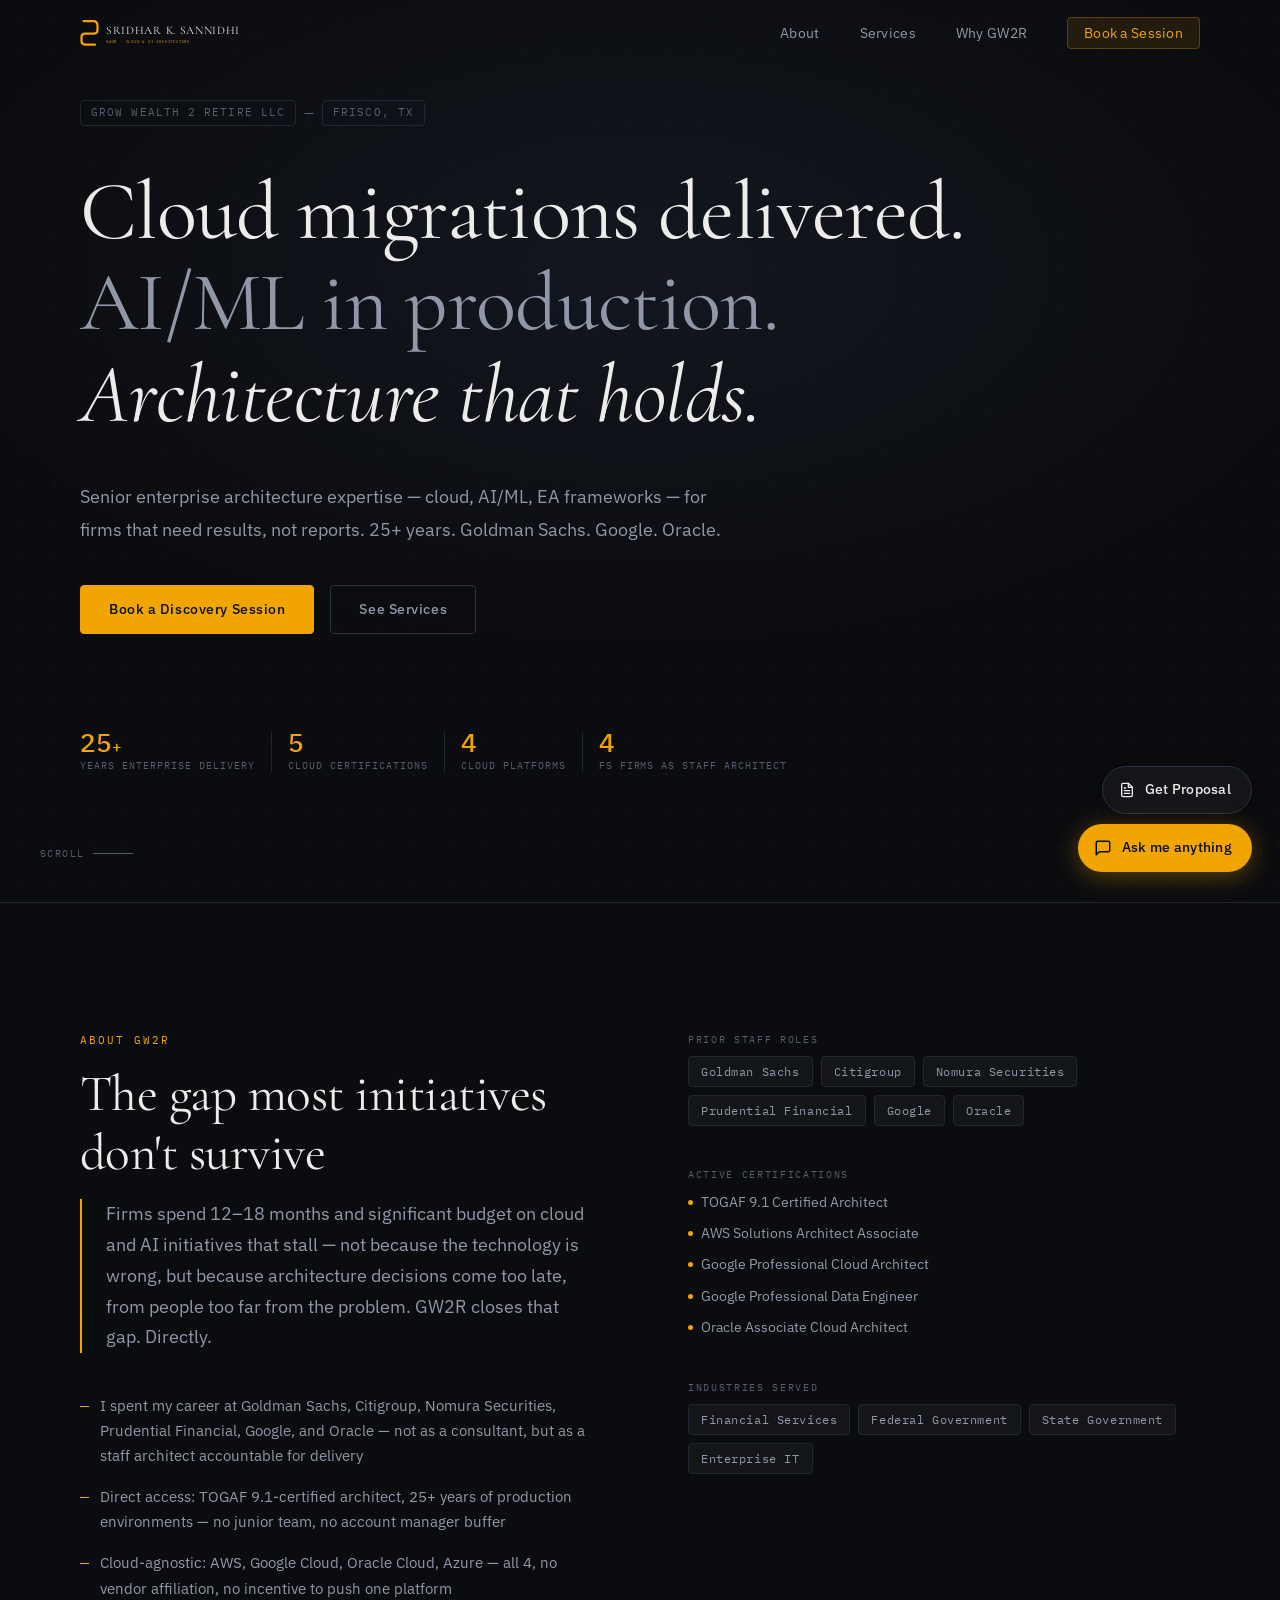
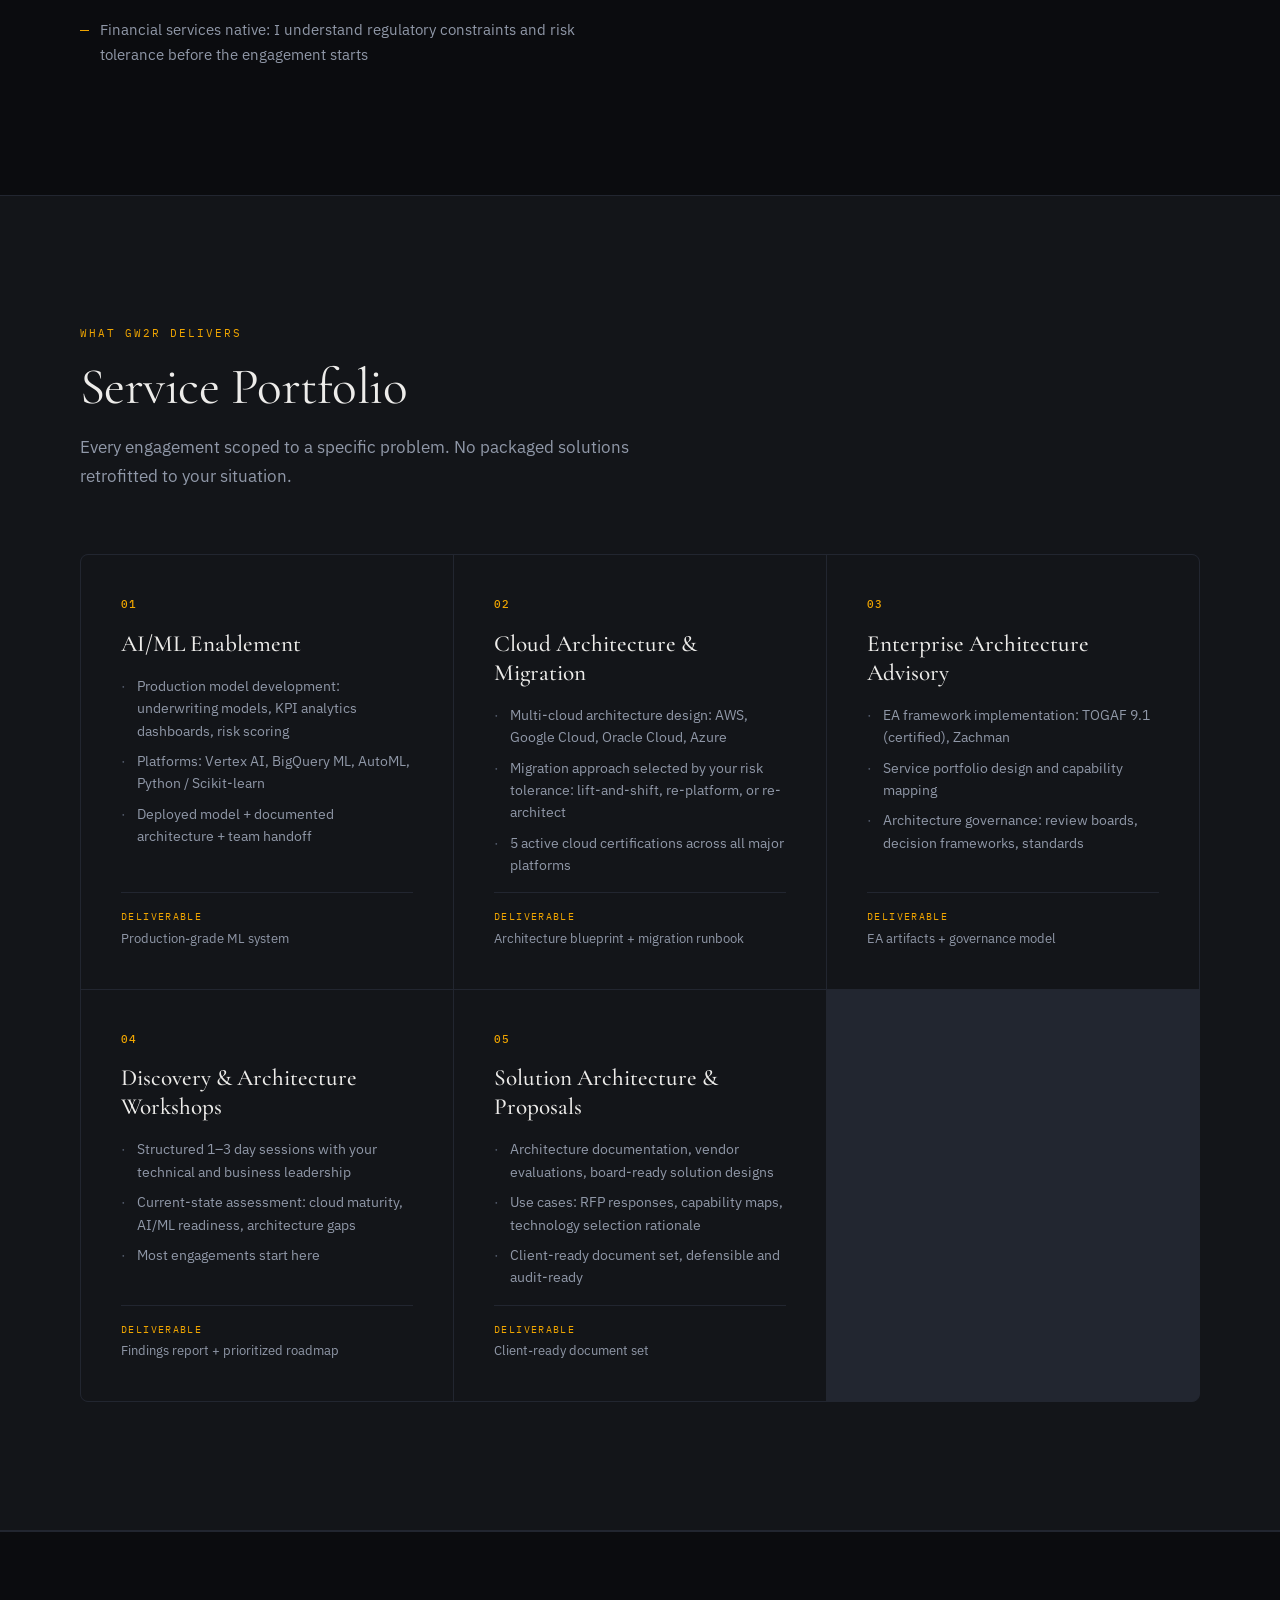
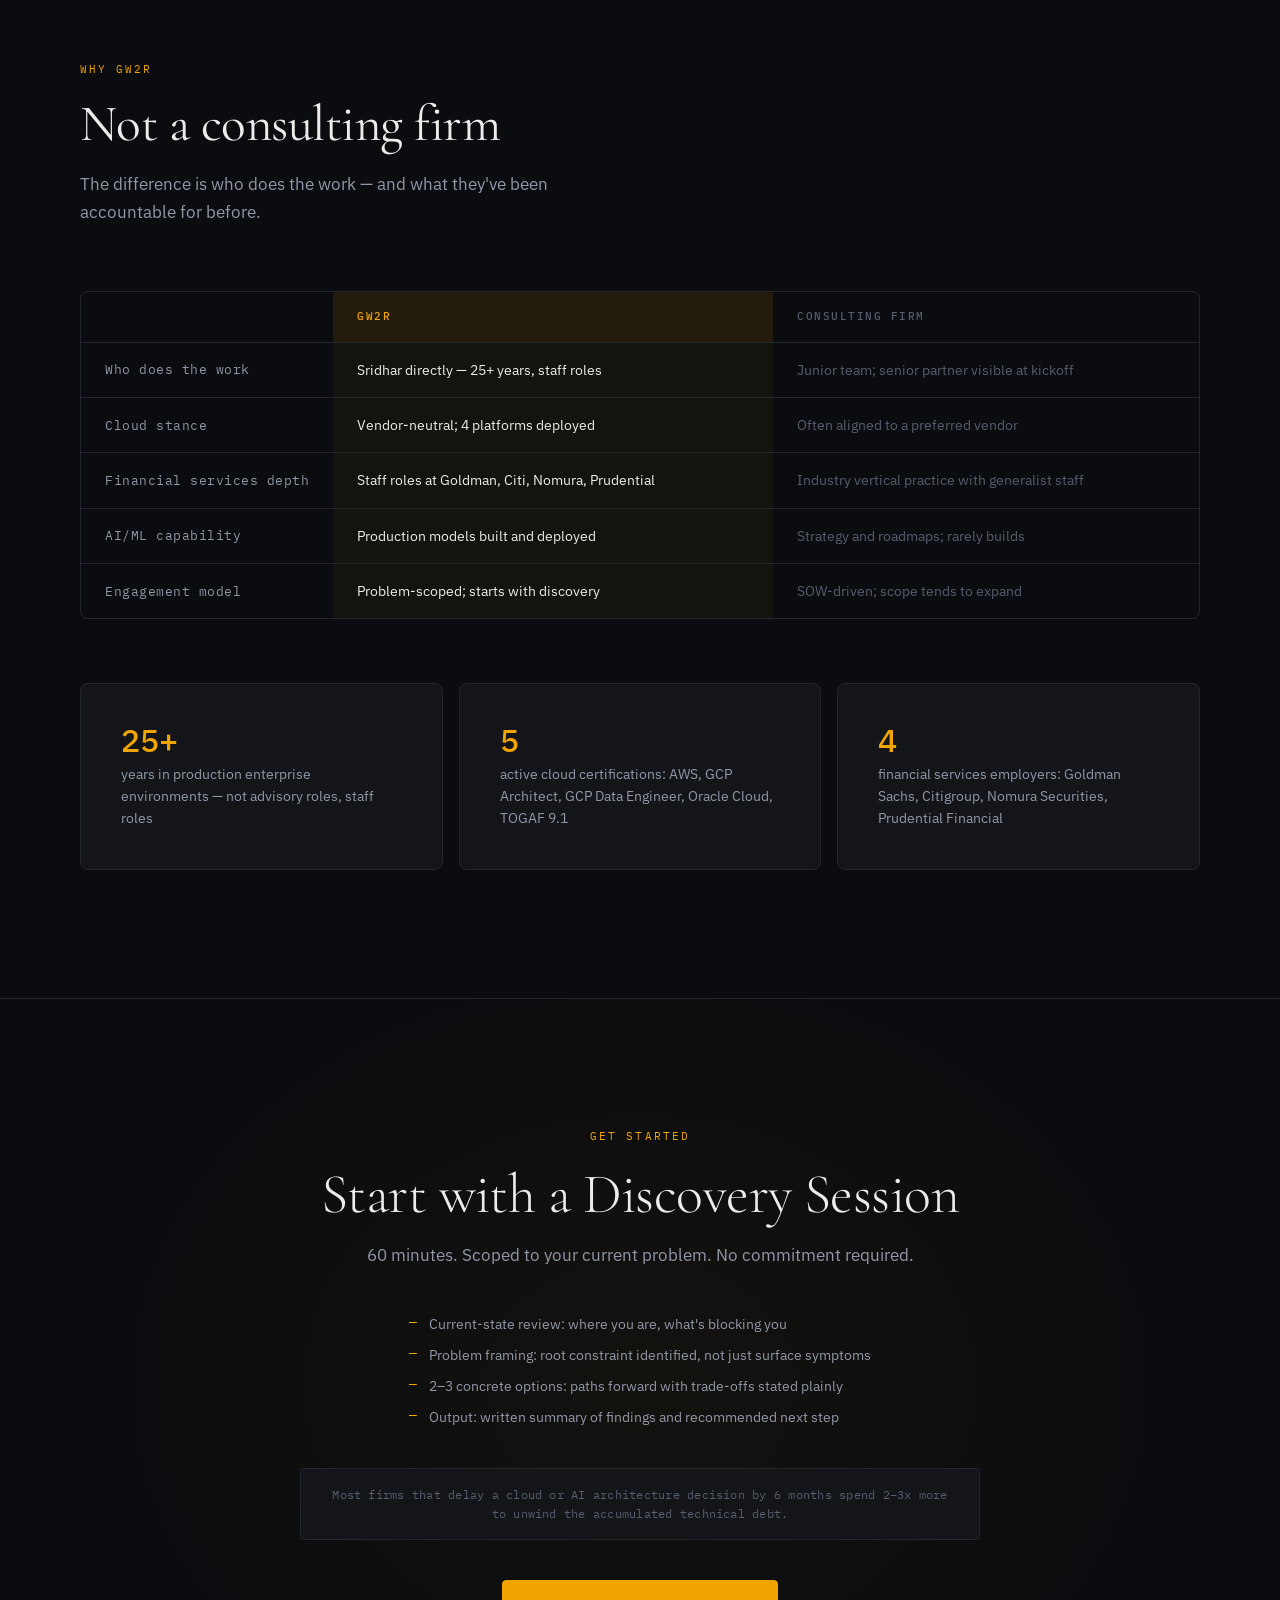
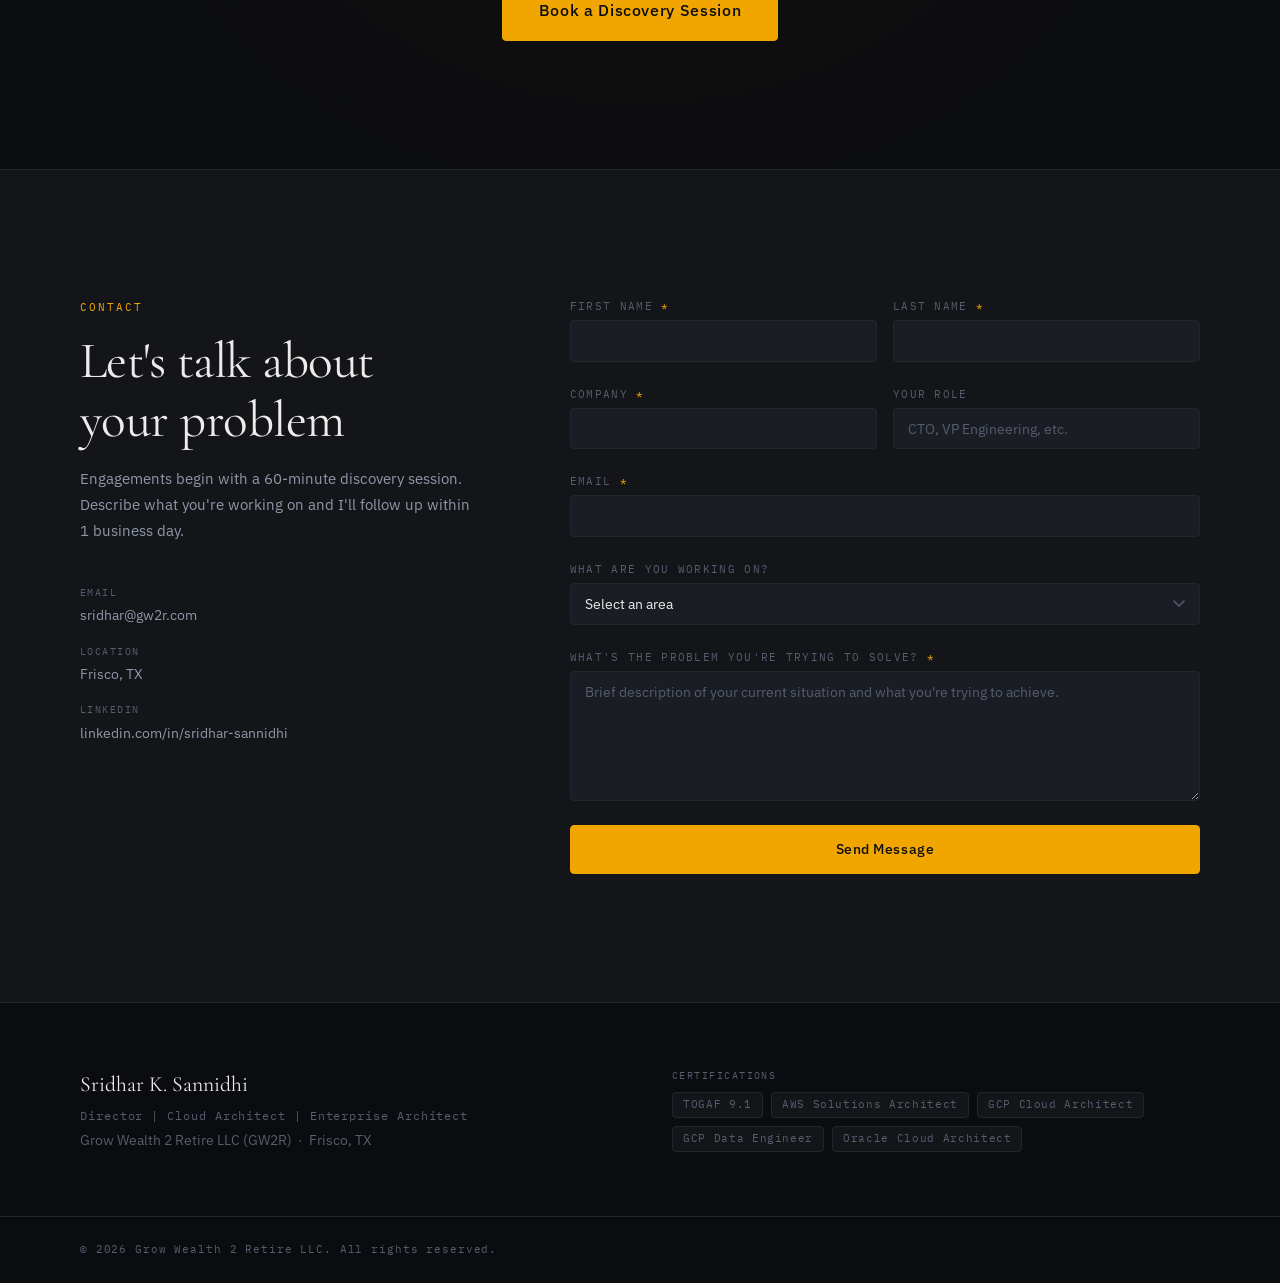
==== index.html @ 7babf2a9 "Initial commit" ====
<!DOCTYPE html>
<html lang="en">
<head>
  <meta charset="UTF-8" />
  <meta name="viewport" content="width=device-width, initial-scale=1.0" />
  <title>Sridhar K. Sannidhi — Enterprise Cloud & AI Architecture</title>
  <meta name="description" content="GW2R provides senior enterprise architecture expertise — cloud, AI/ML, EA frameworks — for firms that need results, not reports." />
  <link rel="preconnect" href="https://fonts.googleapis.com" />
  <link rel="preconnect" href="https://fonts.gstatic.com" crossorigin />
  <link href="https://fonts.googleapis.com/css2?family=Cormorant+Garamond:ital,wght@0,300;0,400;0,500;0,600;1,300;1,400&family=IBM+Plex+Sans:wght@300;400;500&family=IBM+Plex+Mono:wght@400;500&display=swap" rel="stylesheet" />
  <link rel="stylesheet" href="styles.css" />

  <!-- ── Chat Widget Styles ─────────────────────────────────────────────── -->
  <style>
    /* Launcher stack */
    #cw-launchers {
      position: fixed;
      bottom: 28px;
      right: 28px;
      z-index: 9000;
      display: flex;
      flex-direction: column;
      align-items: flex-end;
      gap: 10px;
      transition: opacity 200ms cubic-bezier(0.22,1,0.36,1),
                  transform 200ms cubic-bezier(0.22,1,0.36,1);
    }
    #cw-launchers.cw-hidden { opacity: 0; pointer-events: none; transform: scale(0.92) translateY(8px); }

    .cw-btn-launch {
      display: flex;
      align-items: center;
      gap: 10px;
      border: none;
      border-radius: 999px;
      padding: 0 20px 0 16px;
      height: 48px;
      font-family: 'IBM Plex Sans', sans-serif;
      font-size: 0.875rem;
      font-weight: 500;
      letter-spacing: 0.02em;
      cursor: pointer;
      white-space: nowrap;
      transition: transform 160ms cubic-bezier(0.22,1,0.36,1),
                  box-shadow 160ms cubic-bezier(0.22,1,0.36,1);
    }
    .cw-btn-launch svg { flex-shrink: 0; }

    #cw-btn-chat {
      background: #F0A500;
      color: #0B0C0F;
      box-shadow: 0 4px 24px rgba(240,165,0,0.35);
    }
    #cw-btn-chat:hover {
      transform: translateY(-2px);
      box-shadow: 0 8px 32px rgba(240,165,0,0.45);
    }

    #cw-btn-proposal {
      background: #131519;
      color: #EDECEA;
      border: 1px solid #2C3040;
      box-shadow: 0 4px 20px rgba(0,0,0,0.4);
    }
    #cw-btn-proposal:hover {
      transform: translateY(-2px);
      border-color: #F0A500;
      color: #F0A500;
      box-shadow: 0 8px 28px rgba(0,0,0,0.5);
    }

    /* Panel */
    #cw-panel {
      position: fixed;
      bottom: 28px;
      right: 28px;
      z-index: 9000;
      width: 380px;
      max-width: calc(100vw - 32px);
      height: 520px;
      max-height: calc(100svh - 56px);
      background: #131519;
      border: 1px solid #222630;
      border-radius: 14px;
      box-shadow: 0 24px 64px rgba(0,0,0,0.55);
      display: flex;
      flex-direction: column;
      overflow: hidden;
      opacity: 1;
      transform: translateY(0) scale(1);
      transform-origin: bottom right;
      transition: opacity 200ms cubic-bezier(0.22,1,0.36,1),
                  transform 200ms cubic-bezier(0.22,1,0.36,1);
    }
    #cw-panel.cw-hidden {
      opacity: 0;
      pointer-events: none;
      transform: translateY(12px) scale(0.97);
    }

    /* Header */
    #cw-header {
      display: flex;
      align-items: center;
      justify-content: space-between;
      padding: 0 16px 0 18px;
      height: 56px;
      border-bottom: 1px solid #222630;
      flex-shrink: 0;
    }
    .cw-header-info { display: flex; flex-direction: column; gap: 1px; }
    .cw-title {
      font-family: 'Cormorant Garamond', Georgia, serif;
      font-size: 1.05rem;
      font-weight: 400;
      color: #EDECEA;
      letter-spacing: 0.02em;
    }
    .cw-subtitle {
      font-family: 'IBM Plex Mono', monospace;
      font-size: 0.6rem;
      letter-spacing: 0.12em;
      text-transform: uppercase;
      color: #555D6E;
    }
    #cw-close {
      background: none;
      border: none;
      cursor: pointer;
      color: #555D6E;
      padding: 6px;
      border-radius: 6px;
      display: flex;
      align-items: center;
      justify-content: center;
      transition: color 150ms, background 150ms;
      flex-shrink: 0;
    }
    #cw-close:hover { color: #EDECEA; background: rgba(255,255,255,0.06); }

    /* Messages */
    #cw-messages {
      flex: 1;
      overflow-y: auto;
      padding: 16px 14px;
      display: flex;
      flex-direction: column;
      gap: 10px;
      scroll-behavior: smooth;
    }
    #cw-messages::-webkit-scrollbar { width: 4px; }
    #cw-messages::-webkit-scrollbar-track { background: transparent; }
    #cw-messages::-webkit-scrollbar-thumb { background: #2C3040; border-radius: 2px; }

    /* Message bubbles */
    .cw-msg {
      max-width: 82%;
      padding: 10px 13px;
      border-radius: 10px;
      font-family: 'IBM Plex Sans', sans-serif;
      font-size: 0.875rem;
      line-height: 1.55;
      word-break: break-word;
    }
    .cw-msg--ai {
      background: #1A1D24;
      color: #EDECEA;
      border-bottom-left-radius: 3px;
      align-self: flex-start;
      border: 1px solid #2C3040;
    }
    .cw-msg--user {
      background: #F0A500;
      color: #0B0C0F;
      border-bottom-right-radius: 3px;
      align-self: flex-end;
      font-weight: 500;
    }
    .cw-msg--error {
      background: rgba(224,85,85,0.12);
      color: #E08888;
      border: 1px solid rgba(224,85,85,0.25);
      border-bottom-left-radius: 3px;
      align-self: flex-start;
      font-size: 0.8rem;
    }

    /* Typing indicator (shared by both widgets) */
    .cw-typing-indicator {
      display: flex;
      align-items: center;
      gap: 5px;
      padding: 11px 13px;
      background: #1A1D24;
      border: 1px solid #2C3040;
      border-radius: 10px;
      border-bottom-left-radius: 3px;
      align-self: flex-start;
    }
    .cw-typing-indicator span {
      display: block;
      width: 6px;
      height: 6px;
      border-radius: 50%;
      background: #555D6E;
      animation: cw-bounce 1.3s infinite;
    }
    .cw-typing-indicator span:nth-child(2) { animation-delay: 0.2s; }
    .cw-typing-indicator span:nth-child(3) { animation-delay: 0.4s; }
    @keyframes cw-bounce {
      0%, 60%, 100% { transform: translateY(0); opacity: 0.5; }
      30% { transform: translateY(-6px); opacity: 1; }
    }

    /* Input area */
    #cw-input-area {
      display: flex;
      align-items: center;
      gap: 8px;
      padding: 12px 14px;
      border-top: 1px solid #222630;
      flex-shrink: 0;
      background: #0F1114;
    }
    #cw-input {
      flex: 1;
      background: #1A1D24;
      border: 1px solid #2C3040;
      border-radius: 8px;
      color: #EDECEA;
      font-family: 'IBM Plex Sans', sans-serif;
      font-size: 0.875rem;
      padding: 9px 12px;
      outline: none;
      transition: border-color 150ms;
    }
    #cw-input::placeholder { color: #555D6E; }
    #cw-input:focus { border-color: rgba(240,165,0,0.5); }
    #cw-input:disabled { opacity: 0.5; }
    #cw-send {
      width: 36px;
      height: 36px;
      border-radius: 8px;
      background: #F0A500;
      border: none;
      color: #0B0C0F;
      cursor: pointer;
      display: flex;
      align-items: center;
      justify-content: center;
      flex-shrink: 0;
      transition: background 150ms, transform 150ms, opacity 150ms;
    }
    #cw-send:hover:not(:disabled) { background: #D49200; transform: scale(1.05); }
    #cw-send:disabled { opacity: 0.4; cursor: not-allowed; transform: none; }

    /* ── Proposal panel ──────────────────────────────────────────────────── */
    #pw-panel {
      position: fixed;
      bottom: 28px;
      right: 28px;
      z-index: 9000;
      width: 380px;
      max-width: calc(100vw - 32px);
      height: 540px;
      max-height: calc(100svh - 56px);
      background: #131519;
      border: 1px solid #222630;
      border-radius: 14px;
      box-shadow: 0 24px 64px rgba(0,0,0,0.55);
      display: flex;
      flex-direction: column;
      overflow: hidden;
      opacity: 1;
      transform: translateY(0) scale(1);
      transform-origin: bottom right;
      transition: opacity 200ms cubic-bezier(0.22,1,0.36,1),
                  transform 200ms cubic-bezier(0.22,1,0.36,1);
    }
    #pw-panel.cw-hidden {
      opacity: 0;
      pointer-events: none;
      transform: translateY(12px) scale(0.97);
    }

    /* Proposal header */
    #pw-header {
      display: flex;
      align-items: center;
      justify-content: space-between;
      padding: 12px 16px 10px 18px;
      border-bottom: 1px solid #222630;
      flex-shrink: 0;
      background: #0F1114;
    }
    .pw-header-main { display: flex; flex-direction: column; gap: 6px; flex: 1; min-width: 0; }
    .pw-title {
      font-family: 'Cormorant Garamond', Georgia, serif;
      font-size: 1.05rem;
      font-weight: 400;
      color: #EDECEA;
      letter-spacing: 0.02em;
    }
    .pw-progress { display: flex; align-items: center; gap: 10px; }
    .pw-step-label {
      font-family: 'IBM Plex Mono', monospace;
      font-size: 0.6rem;
      letter-spacing: 0.12em;
      text-transform: uppercase;
      color: #555D6E;
      white-space: nowrap;
      flex-shrink: 0;
    }
    .pw-bar-track {
      flex: 1;
      height: 2px;
      background: #222630;
      border-radius: 1px;
      overflow: hidden;
    }
    #pw-bar-fill {
      height: 100%;
      background: #F0A500;
      border-radius: 1px;
      width: 0%;
      transition: width 400ms cubic-bezier(0.22,1,0.36,1);
    }
    #pw-close {
      background: none;
      border: none;
      cursor: pointer;
      color: #555D6E;
      padding: 6px;
      border-radius: 6px;
      display: flex;
      align-items: center;
      justify-content: center;
      transition: color 150ms, background 150ms;
      flex-shrink: 0;
      margin-left: 10px;
    }
    #pw-close:hover { color: #EDECEA; background: rgba(255,255,255,0.06); }

    /* Proposal messages (reuse cw-msg styles via shared class) */
    #pw-messages {
      flex: 1;
      overflow-y: auto;
      padding: 16px 14px;
      display: flex;
      flex-direction: column;
      gap: 10px;
      scroll-behavior: smooth;
    }
    #pw-messages::-webkit-scrollbar { width: 4px; }
    #pw-messages::-webkit-scrollbar-track { background: transparent; }
    #pw-messages::-webkit-scrollbar-thumb { background: #2C3040; border-radius: 2px; }

    /* Proposal input area */
    #pw-input-area {
      display: flex;
      align-items: center;
      gap: 8px;
      padding: 12px 14px;
      border-top: 1px solid #222630;
      flex-shrink: 0;
      background: #0F1114;
    }
    #pw-input {
      flex: 1;
      background: #1A1D24;
      border: 1px solid #2C3040;
      border-radius: 8px;
      color: #EDECEA;
      font-family: 'IBM Plex Sans', sans-serif;
      font-size: 0.875rem;
      padding: 9px 12px;
      outline: none;
      transition: border-color 150ms;
    }
    #pw-input::placeholder { color: #555D6E; }
    #pw-input:focus { border-color: rgba(240,165,0,0.5); }
    #pw-input:disabled { opacity: 0.5; }
    #pw-send {
      width: 36px;
      height: 36px;
      border-radius: 8px;
      background: #F0A500;
      border: none;
      color: #0B0C0F;
      cursor: pointer;
      display: flex;
      align-items: center;
      justify-content: center;
      flex-shrink: 0;
      transition: background 150ms, transform 150ms, opacity 150ms;
    }
    #pw-send:hover:not(:disabled) { background: #D49200; transform: scale(1.05); }
    #pw-send:disabled { opacity: 0.4; cursor: not-allowed; transform: none; }

    /* Proposal complete state */
    #pw-input-area.pw-complete {
      display: none;
    }
  </style>
</head>
<body>

  <!-- NAV -->
  <nav class="nav" id="nav" aria-label="Main navigation">
    <div class="nav__inner">
      <a href="#hero" class="nav__brand" aria-label="Sridhar K. Sannidhi — Home">
        <!-- Logo V1 inline — fonts already loaded by page, no @import needed -->
        <svg xmlns="http://www.w3.org/2000/svg" viewBox="0 0 380 58"
             aria-hidden="true" focusable="false" class="nav__logo">
          <g transform="translate(2, 4)">
            <path
              d="M 5,2 H 24 Q 33,2 33,11 V 20 Q 33,27 26,27 H 8 Q 1,27 1,34 V 42 Q 1,49 8,49 H 28"
              stroke="#F0A500" stroke-width="4.5" fill="none"
              stroke-linecap="round" stroke-linejoin="round"/>
          </g>
          <text x="52" y="32"
            font-family="'Cormorant Garamond', Georgia, serif"
            font-size="23" font-weight="400" letter-spacing="0.06em"
            fill="currentColor">SRIDHAR K. SANNIDHI</text>
          <line x1="52" y1="38" x2="375" y2="38"
            stroke="currentColor" stroke-width="0.5" opacity="0.12"/>
          <text x="52" y="50"
            font-family="'IBM Plex Mono', 'Menlo', 'Courier New', monospace"
            font-size="8" font-weight="400" letter-spacing="0.2em"
            fill="#F0A500" opacity="0.9">GW2R · CLOUD &amp; AI ARCHITECTURE</text>
        </svg>
      </a>
      <ul class="nav__links" id="navLinks" role="list">
        <li><a href="#about" class="nav__link">About</a></li>
        <li><a href="#services" class="nav__link">Services</a></li>
        <li><a href="#differentiators" class="nav__link">Why GW2R</a></li>
        <li><a href="#contact" class="nav__link nav__link--cta">Book a Session</a></li>
      </ul>
      <button class="nav__toggle" id="navToggle" aria-label="Toggle navigation" aria-expanded="false">
        <span></span><span></span><span></span>
      </button>
    </div>
  </nav>

  <!-- HERO -->
  <header class="hero" id="hero">
    <div class="hero__bg-grid" aria-hidden="true"></div>
    <div class="container hero__container">
      <div class="hero__eyebrow">
        <span class="tag">Grow Wealth 2 Retire LLC</span>
        <span class="hero__eyebrow-sep" aria-hidden="true">—</span>
        <span class="tag">Frisco, TX</span>
      </div>
      <h1 class="hero__headline">
        <span class="hero__line hero__line--1">Cloud migrations delivered.</span>
        <span class="hero__line hero__line--2">AI/ML in production.</span>
        <span class="hero__line hero__line--3">Architecture that holds.</span>
      </h1>
      <p class="hero__sub">
        Senior enterprise architecture expertise — cloud, AI/ML, EA frameworks — for firms that need results, not reports. 25+ years. Goldman Sachs. Google. Oracle.
      </p>
      <div class="hero__actions">
        <a href="#contact" class="btn btn--primary">Book a Discovery Session</a>
        <a href="#services" class="btn btn--ghost">See Services</a>
      </div>
      <div class="hero__stats" role="list">
        <div class="hero__stat" role="listitem">
          <span class="hero__stat-number">25<span class="hero__stat-plus">+</span></span>
          <span class="hero__stat-label">Years Enterprise Delivery</span>
        </div>
        <div class="hero__stat-divider" aria-hidden="true"></div>
        <div class="hero__stat" role="listitem">
          <span class="hero__stat-number">5</span>
          <span class="hero__stat-label">Cloud Certifications</span>
        </div>
        <div class="hero__stat-divider" aria-hidden="true"></div>
        <div class="hero__stat" role="listitem">
          <span class="hero__stat-number">4</span>
          <span class="hero__stat-label">Cloud Platforms</span>
        </div>
        <div class="hero__stat-divider" aria-hidden="true"></div>
        <div class="hero__stat" role="listitem">
          <span class="hero__stat-number">4</span>
          <span class="hero__stat-label">FS Firms as Staff Architect</span>
        </div>
      </div>
    </div>
    <div class="hero__scroll-hint" aria-hidden="true">
      <span>Scroll</span>
      <div class="hero__scroll-line"></div>
    </div>
  </header>

  <main>

    <!-- ABOUT -->
    <section class="section about" id="about" aria-labelledby="about-heading">
      <div class="container about__container">
        <div class="about__content reveal">
          <div class="section__label">About GW2R</div>
          <h2 class="section__heading" id="about-heading">The gap most initiatives don't survive</h2>
          <p class="about__lead">
            Firms spend 12–18 months and significant budget on cloud and AI initiatives that stall — not because the technology is wrong, but because architecture decisions come too late, from people too far from the problem. GW2R closes that gap. Directly.
          </p>
          <ul class="about__list">
            <li>I spent my career at Goldman Sachs, Citigroup, Nomura Securities, Prudential Financial, Google, and Oracle — not as a consultant, but as a staff architect accountable for delivery</li>
            <li>Direct access: TOGAF 9.1-certified architect, 25+ years of production environments — no junior team, no account manager buffer</li>
            <li>Cloud-agnostic: AWS, Google Cloud, Oracle Cloud, Azure — all 4, no vendor affiliation, no incentive to push one platform</li>
            <li>Financial services native: I understand regulatory constraints and risk tolerance before the engagement starts</li>
          </ul>
        </div>
        <div class="about__credentials reveal">
          <div class="about__employers">
            <div class="about__employers-label">Prior Staff Roles</div>
            <div class="about__employer-tags">
              <span class="employer-tag">Goldman Sachs</span>
              <span class="employer-tag">Citigroup</span>
              <span class="employer-tag">Nomura Securities</span>
              <span class="employer-tag">Prudential Financial</span>
              <span class="employer-tag">Google</span>
              <span class="employer-tag">Oracle</span>
            </div>
          </div>
          <div class="about__certs">
            <div class="about__certs-label">Active Certifications</div>
            <ul class="cert-list">
              <li class="cert-item">
                <span class="cert-dot"></span>
                TOGAF 9.1 Certified Architect
              </li>
              <li class="cert-item">
                <span class="cert-dot"></span>
                AWS Solutions Architect Associate
              </li>
              <li class="cert-item">
                <span class="cert-dot"></span>
                Google Professional Cloud Architect
              </li>
              <li class="cert-item">
                <span class="cert-dot"></span>
                Google Professional Data Engineer
              </li>
              <li class="cert-item">
                <span class="cert-dot"></span>
                Oracle Associate Cloud Architect
              </li>
            </ul>
          </div>
          <div class="about__industries">
            <div class="about__industries-label">Industries Served</div>
            <div class="industry-tags">
              <span class="industry-tag">Financial Services</span>
              <span class="industry-tag">Federal Government</span>
              <span class="industry-tag">State Government</span>
              <span class="industry-tag">Enterprise IT</span>
            </div>
          </div>
        </div>
      </div>
    </section>

    <!-- SERVICES -->
    <section class="section services" id="services" aria-labelledby="services-heading">
      <div class="container">
        <div class="section__header reveal">
          <div class="section__label">What GW2R Delivers</div>
          <h2 class="section__heading" id="services-heading">Service Portfolio</h2>
          <p class="section__sub">Every engagement scoped to a specific problem. No packaged solutions retrofitted to your situation.</p>
        </div>
        <div class="services__grid">

          <article class="service-card reveal" aria-labelledby="svc1-heading">
            <div class="service-card__number">01</div>
            <h3 class="service-card__title" id="svc1-heading">AI/ML Enablement</h3>
            <ul class="service-card__list">
              <li>Production model development: underwriting models, KPI analytics dashboards, risk scoring</li>
              <li>Platforms: Vertex AI, BigQuery ML, AutoML, Python / Scikit-learn</li>
              <li>Deployed model + documented architecture + team handoff</li>
            </ul>
            <div class="service-card__deliverable">
              <span class="service-card__deliverable-label">Deliverable</span>
              Production-grade ML system
            </div>
          </article>

          <article class="service-card reveal" aria-labelledby="svc2-heading">
            <div class="service-card__number">02</div>
            <h3 class="service-card__title" id="svc2-heading">Cloud Architecture &amp; Migration</h3>
            <ul class="service-card__list">
              <li>Multi-cloud architecture design: AWS, Google Cloud, Oracle Cloud, Azure</li>
              <li>Migration approach selected by your risk tolerance: lift-and-shift, re-platform, or re-architect</li>
              <li>5 active cloud certifications across all major platforms</li>
            </ul>
            <div class="service-card__deliverable">
              <span class="service-card__deliverable-label">Deliverable</span>
              Architecture blueprint + migration runbook
            </div>
          </article>

          <article class="service-card reveal" aria-labelledby="svc3-heading">
            <div class="service-card__number">03</div>
            <h3 class="service-card__title" id="svc3-heading">Enterprise Architecture Advisory</h3>
            <ul class="service-card__list">
              <li>EA framework implementation: TOGAF 9.1 (certified), Zachman</li>
              <li>Service portfolio design and capability mapping</li>
              <li>Architecture governance: review boards, decision frameworks, standards</li>
            </ul>
            <div class="service-card__deliverable">
              <span class="service-card__deliverable-label">Deliverable</span>
              EA artifacts + governance model
            </div>
          </article>

          <article class="service-card reveal" aria-labelledby="svc4-heading">
            <div class="service-card__number">04</div>
            <h3 class="service-card__title" id="svc4-heading">Discovery &amp; Architecture Workshops</h3>
            <ul class="service-card__list">
              <li>Structured 1–3 day sessions with your technical and business leadership</li>
              <li>Current-state assessment: cloud maturity, AI/ML readiness, architecture gaps</li>
              <li>Most engagements start here</li>
            </ul>
            <div class="service-card__deliverable">
              <span class="service-card__deliverable-label">Deliverable</span>
              Findings report + prioritized roadmap
            </div>
          </article>

          <article class="service-card reveal" aria-labelledby="svc5-heading">
            <div class="service-card__number">05</div>
            <h3 class="service-card__title" id="svc5-heading">Solution Architecture &amp; Proposals</h3>
            <ul class="service-card__list">
              <li>Architecture documentation, vendor evaluations, board-ready solution designs</li>
              <li>Use cases: RFP responses, capability maps, technology selection rationale</li>
              <li>Client-ready document set, defensible and audit-ready</li>
            </ul>
            <div class="service-card__deliverable">
              <span class="service-card__deliverable-label">Deliverable</span>
              Client-ready document set
            </div>
          </article>

        </div>
      </div>
    </section>

    <!-- DIFFERENTIATORS -->
    <section class="section diff" id="differentiators" aria-labelledby="diff-heading">
      <div class="container">
        <div class="section__header reveal">
          <div class="section__label">Why GW2R</div>
          <h2 class="section__heading" id="diff-heading">Not a consulting firm</h2>
          <p class="section__sub">The difference is who does the work — and what they've been accountable for before.</p>
        </div>
        <div class="diff__table-wrap reveal">
          <table class="diff__table" aria-label="GW2R versus consulting firm comparison">
            <thead>
              <tr>
                <th scope="col"></th>
                <th scope="col" class="diff__col--gw2r">GW2R</th>
                <th scope="col" class="diff__col--other">Consulting Firm</th>
              </tr>
            </thead>
            <tbody>
              <tr>
                <td class="diff__attr">Who does the work</td>
                <td class="diff__val diff__val--gw2r">Sridhar directly — 25+ years, staff roles</td>
                <td class="diff__val diff__val--other">Junior team; senior partner visible at kickoff</td>
              </tr>
              <tr>
                <td class="diff__attr">Cloud stance</td>
                <td class="diff__val diff__val--gw2r">Vendor-neutral; 4 platforms deployed</td>
                <td class="diff__val diff__val--other">Often aligned to a preferred vendor</td>
              </tr>
              <tr>
                <td class="diff__attr">Financial services depth</td>
                <td class="diff__val diff__val--gw2r">Staff roles at Goldman, Citi, Nomura, Prudential</td>
                <td class="diff__val diff__val--other">Industry vertical practice with generalist staff</td>
              </tr>
              <tr>
                <td class="diff__attr">AI/ML capability</td>
                <td class="diff__val diff__val--gw2r">Production models built and deployed</td>
                <td class="diff__val diff__val--other">Strategy and roadmaps; rarely builds</td>
              </tr>
              <tr>
                <td class="diff__attr">Engagement model</td>
                <td class="diff__val diff__val--gw2r">Problem-scoped; starts with discovery</td>
                <td class="diff__val diff__val--other">SOW-driven; scope tends to expand</td>
              </tr>
            </tbody>
          </table>
        </div>
        <div class="diff__facts reveal">
          <div class="diff__fact">
            <span class="diff__fact-num">25+</span>
            <span class="diff__fact-text">years in production enterprise environments — not advisory roles, staff roles</span>
          </div>
          <div class="diff__fact">
            <span class="diff__fact-num">5</span>
            <span class="diff__fact-text">active cloud certifications: AWS, GCP Architect, GCP Data Engineer, Oracle Cloud, TOGAF 9.1</span>
          </div>
          <div class="diff__fact">
            <span class="diff__fact-num">4</span>
            <span class="diff__fact-text">financial services employers: Goldman Sachs, Citigroup, Nomura Securities, Prudential Financial</span>
          </div>
        </div>
      </div>
    </section>

    <!-- TESTIMONIALS: removed until real client quotes are available -->
    <!-- Client references available on request: sridhar@gw2r.com -->

    <!-- CTA -->
    <section class="section cta-section" id="cta" aria-labelledby="cta-heading">
      <div class="container cta-section__container">
        <div class="cta-section__content reveal">
          <div class="section__label">Get Started</div>
          <h2 class="cta-section__heading" id="cta-heading">Start with a Discovery Session</h2>
          <p class="cta-section__sub">60 minutes. Scoped to your current problem. No commitment required.</p>
          <ul class="cta-section__list">
            <li>Current-state review: where you are, what's blocking you</li>
            <li>Problem framing: root constraint identified, not just surface symptoms</li>
            <li>2–3 concrete options: paths forward with trade-offs stated plainly</li>
            <li>Output: written summary of findings and recommended next step</li>
          </ul>
          <p class="cta-section__note">
            Most firms that delay a cloud or AI architecture decision by 6 months spend 2–3x more to unwind the accumulated technical debt.
          </p>
          <a href="#contact" class="btn btn--primary btn--large">Book a Discovery Session</a>
        </div>
      </div>
    </section>

    <!-- CONTACT -->
    <section class="section contact" id="contact" aria-labelledby="contact-heading">
      <div class="container contact__container">
        <div class="contact__info reveal">
          <div class="section__label">Contact</div>
          <h2 class="section__heading" id="contact-heading">Let's talk about your problem</h2>
          <p class="contact__sub">Engagements begin with a 60-minute discovery session. Describe what you're working on and I'll follow up within 1 business day.</p>
          <div class="contact__direct">
            <div class="contact__detail">
              <span class="contact__detail-label">Email</span>
              <a href="mailto:sridhar@gw2r.com" class="contact__detail-value">sridhar@gw2r.com</a>
            </div>
            <div class="contact__detail">
              <span class="contact__detail-label">Location</span>
              <span class="contact__detail-value">Frisco, TX</span>
            </div>
            <div class="contact__detail">
              <span class="contact__detail-label">LinkedIn</span>
              <a href="#" class="contact__detail-value">linkedin.com/in/sridhar-sannidhi</a>
            </div>
          </div>
        </div>
        <form class="contact__form reveal" id="contactForm" novalidate aria-label="Contact form">
          <div class="form-row form-row--2col">
            <div class="form-group">
              <label class="form-label" for="firstName">First Name <span class="form-required" aria-hidden="true">*</span></label>
              <input class="form-input" type="text" id="firstName" name="firstName" required autocomplete="given-name" />
            </div>
            <div class="form-group">
              <label class="form-label" for="lastName">Last Name <span class="form-required" aria-hidden="true">*</span></label>
              <input class="form-input" type="text" id="lastName" name="lastName" required autocomplete="family-name" />
            </div>
          </div>
          <div class="form-row form-row--2col">
            <div class="form-group">
              <label class="form-label" for="company">Company <span class="form-required" aria-hidden="true">*</span></label>
              <input class="form-input" type="text" id="company" name="company" required autocomplete="organization" />
            </div>
            <div class="form-group">
              <label class="form-label" for="role">Your Role</label>
              <input class="form-input" type="text" id="role" name="role" placeholder="CTO, VP Engineering, etc." autocomplete="organization-title" />
            </div>
          </div>
          <div class="form-group">
            <label class="form-label" for="email">Email <span class="form-required" aria-hidden="true">*</span></label>
            <input class="form-input" type="email" id="email" name="email" required autocomplete="email" />
          </div>
          <div class="form-group">
            <label class="form-label" for="engagement">What are you working on?</label>
            <select class="form-input form-select" id="engagement" name="engagement">
              <option value="" disabled selected>Select an area</option>
              <option value="ai-ml">AI/ML Enablement</option>
              <option value="cloud">Cloud Architecture &amp; Migration</option>
              <option value="ea">Enterprise Architecture Advisory</option>
              <option value="discovery">Discovery &amp; Architecture Workshop</option>
              <option value="solution">Solution Architecture &amp; Proposals</option>
              <option value="other">Other / Not sure yet</option>
            </select>
          </div>
          <div class="form-group">
            <label class="form-label" for="message">What's the problem you're trying to solve? <span class="form-required" aria-hidden="true">*</span></label>
            <textarea class="form-input form-textarea" id="message" name="message" rows="5" required placeholder="Brief description of your current situation and what you're trying to achieve."></textarea>
          </div>
          <button type="submit" class="btn btn--primary btn--full">Send Message</button>
          <div class="form-success" id="formSuccess" role="status" aria-live="polite" hidden>
            Your email client should open with the message pre-filled. If it didn't, email directly: sridhar@gw2r.com
          </div>
        </form>
      </div>
    </section>

  </main>

  <!-- FOOTER -->
  <footer class="footer" role="contentinfo">
    <div class="container footer__container">
      <div class="footer__brand">
        <div class="footer__name">Sridhar K. Sannidhi</div>
        <div class="footer__role">Director | Cloud Architect | Enterprise Architect</div>
        <div class="footer__company">Grow Wealth 2 Retire LLC (GW2R) &nbsp;·&nbsp; Frisco, TX</div>
      </div>
      <div class="footer__certs">
        <div class="footer__certs-label">Certifications</div>
        <div class="footer__cert-row">
          <span class="footer__cert">TOGAF 9.1</span>
          <span class="footer__cert">AWS Solutions Architect</span>
          <span class="footer__cert">GCP Cloud Architect</span>
          <span class="footer__cert">GCP Data Engineer</span>
          <span class="footer__cert">Oracle Cloud Architect</span>
        </div>
      </div>
    </div>
    <div class="footer__bottom">
      <div class="container">
        <span>&copy; 2026 Grow Wealth 2 Retire LLC. All rights reserved.</span>
      </div>
    </div>
  </footer>

  <script>
    // ─── Mobile Nav ────────────────────────────────────────────────────────────
    const navToggle = document.getElementById('navToggle');
    const navLinks  = document.getElementById('navLinks');
    const nav       = document.getElementById('nav');

    navToggle.addEventListener('click', () => {
      const isOpen = navLinks.classList.toggle('is-open');
      navToggle.setAttribute('aria-expanded', String(isOpen));
      navToggle.classList.toggle('is-open', isOpen);
      document.body.classList.toggle('nav-open', isOpen);
    });

    // Close mobile nav on link click
    navLinks.querySelectorAll('a').forEach(link => {
      link.addEventListener('click', () => {
        navLinks.classList.remove('is-open');
        navToggle.setAttribute('aria-expanded', 'false');
        navToggle.classList.remove('is-open');
        document.body.classList.remove('nav-open');
      });
    });

    // ─── Sticky Nav Shadow ────────────────────────────────────────────────────
    window.addEventListener('scroll', () => {
      nav.classList.toggle('nav--scrolled', window.scrollY > 40);
    }, { passive: true });

    // ─── Scroll Reveal ────────────────────────────────────────────────────────
    const revealEls = document.querySelectorAll('.reveal');
    const revealObs = new IntersectionObserver((entries) => {
      entries.forEach(entry => {
        if (entry.isIntersecting) {
          entry.target.classList.add('is-visible');
          revealObs.unobserve(entry.target);
        }
      });
    }, { threshold: 0.1, rootMargin: '0px 0px -40px 0px' });

    revealEls.forEach(el => revealObs.observe(el));

    // ─── Contact Form — mailto: fallback (replace with backend endpoint when ready) ──
    const form        = document.getElementById('contactForm');
    const formSuccess = document.getElementById('formSuccess');

    form.addEventListener('submit', (e) => {
      e.preventDefault();
      const btn = form.querySelector('button[type="submit"]');

      const firstName  = document.getElementById('firstName').value.trim();
      const lastName   = document.getElementById('lastName').value.trim();
      const company    = document.getElementById('company').value.trim();
      const role       = document.getElementById('role').value.trim();
      const email      = document.getElementById('email').value.trim();
      const engagement = document.getElementById('engagement').value;
      const message    = document.getElementById('message').value.trim();

      if (!firstName || !lastName || !company || !email || !message) return;

      const subject = encodeURIComponent('Discovery Session Request — ' + company);
      const body    = encodeURIComponent(
        'Name: ' + firstName + ' ' + lastName +
        '\nCompany: ' + company +
        (role    ? '\nRole: '        + role       : '') +
        '\nEmail: ' + email +
        (engagement ? '\nEngagement: ' + engagement : '') +
        '\n\n' + message
      );

      window.location.href = 'mailto:sridhar@gw2r.com?subject=' + subject + '&body=' + body;

      btn.disabled = true;
      btn.textContent = 'Opening email client…';
      formSuccess.hidden = false;
      formSuccess.focus();
    });

    // ─── Smooth Scroll Polyfill ───────────────────────────────────────────────
    document.querySelectorAll('a[href^="#"]').forEach(a => {
      a.addEventListener('click', (e) => {
        const target = document.querySelector(a.getAttribute('href'));
        if (target) {
          e.preventDefault();
          target.scrollIntoView({ behavior: 'smooth', block: 'start' });
          // Update focus for accessibility
          target.setAttribute('tabindex', '-1');
          target.focus({ preventScroll: true });
        }
      });
    });
  </script>

  <!-- ── Chat Widgets ──────────────────────────────────────────────────────── -->

  <!-- Launcher stack -->
  <div id="cw-launchers" aria-label="Chat options">
    <button class="cw-btn-launch" id="cw-btn-proposal" aria-label="Open proposal intake">
      <svg width="16" height="16" viewBox="0 0 24 24" fill="none"
           stroke="currentColor" stroke-width="2" stroke-linecap="round" stroke-linejoin="round"
           aria-hidden="true">
        <path d="M14 2H6a2 2 0 0 0-2 2v16a2 2 0 0 0 2 2h12a2 2 0 0 0 2-2V8z"/>
        <polyline points="14 2 14 8 20 8"/>
        <line x1="16" y1="13" x2="8" y2="13"/>
        <line x1="16" y1="17" x2="8" y2="17"/>
        <polyline points="10 9 9 9 8 9"/>
      </svg>
      Get Proposal
    </button>
    <button class="cw-btn-launch" id="cw-btn-chat" aria-label="Open chat with Sridhar's AI">
      <svg width="18" height="18" viewBox="0 0 24 24" fill="none"
           stroke="currentColor" stroke-width="2" stroke-linecap="round" stroke-linejoin="round"
           aria-hidden="true">
        <path d="M21 15a2 2 0 0 1-2 2H7l-4 4V5a2 2 0 0 1 2-2h14a2 2 0 0 1 2 2z"/>
      </svg>
      Ask me anything
    </button>
  </div>

  <!-- Chat panel -->
  <div id="cw-panel" class="cw-hidden" role="dialog"
       aria-label="Chat with Sridhar's AI" aria-modal="false">

    <div id="cw-header">
      <div class="cw-header-info">
        <span class="cw-title">Ask Sridhar's AI</span>
        <span class="cw-subtitle">Cloud · AI/ML · Enterprise Architecture</span>
      </div>
      <button id="cw-close" aria-label="Close chat">
        <svg width="18" height="18" viewBox="0 0 24 24" fill="none"
             stroke="currentColor" stroke-width="2" stroke-linecap="round" stroke-linejoin="round"
             aria-hidden="true">
          <line x1="18" y1="6" x2="6" y2="18"/><line x1="6" y1="6" x2="18" y2="18"/>
        </svg>
      </button>
    </div>

    <div id="cw-messages" role="log" aria-live="polite" aria-label="Chat messages"></div>

    <div id="cw-input-area">
      <input id="cw-input" type="text"
             placeholder="Ask about services, experience, approach…"
             autocomplete="off" aria-label="Your message" />
      <button id="cw-send" aria-label="Send message" disabled>
        <svg width="16" height="16" viewBox="0 0 24 24" fill="none"
             stroke="currentColor" stroke-width="2.5" stroke-linecap="round" stroke-linejoin="round"
             aria-hidden="true">
          <line x1="22" y1="2" x2="11" y2="13"/>
          <polygon points="22 2 15 22 11 13 2 9 22 2"/>
        </svg>
      </button>
    </div>
  </div>

  <!-- Proposal panel -->
  <div id="pw-panel" class="cw-hidden" role="dialog"
       aria-label="Get a Proposal" aria-modal="false">

    <div id="pw-header">
      <div class="pw-header-main">
        <span class="pw-title">Get a Proposal</span>
        <div class="pw-progress">
          <span class="pw-step-label">Step <span id="pw-step-num">1</span> of 6</span>
          <div class="pw-bar-track">
            <div id="pw-bar-fill"></div>
          </div>
        </div>
      </div>
      <button id="pw-close" aria-label="Close proposal form">
        <svg width="18" height="18" viewBox="0 0 24 24" fill="none"
             stroke="currentColor" stroke-width="2" stroke-linecap="round" stroke-linejoin="round"
             aria-hidden="true">
          <line x1="18" y1="6" x2="6" y2="18"/><line x1="6" y1="6" x2="18" y2="18"/>
        </svg>
      </button>
    </div>

    <div id="pw-messages" role="log" aria-live="polite" aria-label="Proposal intake messages"></div>

    <div id="pw-input-area">
      <input id="pw-input" type="text"
             placeholder="Type your answer…"
             autocomplete="off" aria-label="Your answer" />
      <button id="pw-send" aria-label="Send answer" disabled>
        <svg width="16" height="16" viewBox="0 0 24 24" fill="none"
             stroke="currentColor" stroke-width="2.5" stroke-linecap="round" stroke-linejoin="round"
             aria-hidden="true">
          <line x1="22" y1="2" x2="11" y2="13"/>
          <polygon points="22 2 15 22 11 13 2 9 22 2"/>
        </svg>
      </button>
    </div>
  </div>

  <script>
    // ── Shared widget helpers ──────────────────────────────────────────────────
    function makeAppendMessage(container) {
      return function appendMessage(role, text) {
        const div = document.createElement('div');
        div.className = role === 'user'  ? 'cw-msg cw-msg--user'
                      : role === 'error' ? 'cw-msg cw-msg--error'
                                         : 'cw-msg cw-msg--ai';
        div.textContent = text;
        container.appendChild(div);
        scrollBottom(container);
      };
    }

    function makeShowTyping(container) {
      return function showTyping() {
        const el = document.createElement('div');
        el.className = 'cw-typing-indicator';
        el.innerHTML = '<span></span><span></span><span></span>';
        container.appendChild(el);
        scrollBottom(container);
        return el;
      };
    }

    function removeTyping(el) {
      if (el && el.parentNode) el.parentNode.removeChild(el);
    }

    function scrollBottom(container) {
      requestAnimationFrame(() => { container.scrollTop = container.scrollHeight; });
    }

    // ── Q&A Chat Widget ────────────────────────────────────────────────────────
    (function () {
      const launchers = document.getElementById('cw-launchers');
      const panel     = document.getElementById('cw-panel');
      const closeBtn  = document.getElementById('cw-close');
      const msgBox    = document.getElementById('cw-messages');
      const input     = document.getElementById('cw-input');
      const sendBtn   = document.getElementById('cw-send');
      const btnChat   = document.getElementById('cw-btn-chat');

      const appendMessage = makeAppendMessage(msgBox);
      const showTyping    = makeShowTyping(msgBox);

      let history   = [];
      let isOpen    = false;
      let isWaiting = false;
      let welcomed  = false;

      function openPanel() {
        isOpen = true;
        panel.classList.remove('cw-hidden');
        launchers.classList.add('cw-hidden');
        if (!welcomed) {
          welcomed = true;
          appendMessage('ai',
            "Hi, I'm Sridhar's AI assistant. Ask me anything about his services, " +
            "background, or how GW2R might help with your specific challenge."
          );
        }
        setTimeout(() => input.focus(), 80);
        scrollBottom(msgBox);
      }

      function closePanel() {
        isOpen = false;
        panel.classList.add('cw-hidden');
        launchers.classList.remove('cw-hidden');
      }

      btnChat.addEventListener('click', openPanel);
      closeBtn.addEventListener('click', closePanel);
      document.addEventListener('keydown', (e) => { if (e.key === 'Escape' && isOpen) closePanel(); });

      input.addEventListener('input', () => { sendBtn.disabled = isWaiting || !input.value.trim(); });
      input.addEventListener('keydown', (e) => {
        if (e.key === 'Enter' && !e.shiftKey) { e.preventDefault(); if (!isWaiting && input.value.trim()) send(); }
      });
      sendBtn.addEventListener('click', () => { if (!isWaiting && input.value.trim()) send(); });

      async function send() {
        const text = input.value.trim();
        if (!text || isWaiting) return;
        appendMessage('user', text);
        history.push({ role: 'user', content: text });
        input.value = '';
        input.disabled = true;
        sendBtn.disabled = true;
        isWaiting = true;
        const typingEl = showTyping();
        try {
          const res = await fetch('/api/chat', {
            method: 'POST',
            headers: { 'Content-Type': 'application/json' },
            body: JSON.stringify({ messages: history })
          });
          removeTyping(typingEl);
          if (!res.ok) { const e = await res.json().catch(() => ({})); throw new Error(e.error || `HTTP ${res.status}`); }
          const { message } = await res.json();
          appendMessage('ai', message);
          history.push({ role: 'assistant', content: message });
        } catch (err) {
          removeTyping(typingEl);
          appendMessage('error', 'Something went wrong. Try again or email sridhar@gw2r.com directly.');
          console.error('Chat error:', err);
        }
        isWaiting = false;
        input.disabled = false;
        sendBtn.disabled = !input.value.trim();
        input.focus();
      }
    })();

    // ── Proposal Intake Widget ─────────────────────────────────────────────────
    (function () {
      const launchers   = document.getElementById('cw-launchers');
      const panel       = document.getElementById('pw-panel');
      const closeBtn    = document.getElementById('pw-close');
      const msgBox      = document.getElementById('pw-messages');
      const input       = document.getElementById('pw-input');
      const sendBtn     = document.getElementById('pw-send');
      const inputArea   = document.getElementById('pw-input-area');
      const btnProposal = document.getElementById('cw-btn-proposal');
      const stepNumEl   = document.getElementById('pw-step-num');
      const barFill     = document.getElementById('pw-bar-fill');

      const appendMessage = makeAppendMessage(msgBox);
      const showTyping    = makeShowTyping(msgBox);

      const TRIGGER = "I'd like to get a proposal.";
      let history   = [];
      let isOpen    = false;
      let isWaiting = false;
      let started   = false;
      let currentStep = 1;

      function setStep(n) {
        currentStep = n;
        stepNumEl.textContent = n;
        barFill.style.width = ((n / 6) * 100) + '%';
      }

      function openPanel() {
        isOpen = true;
        panel.classList.remove('cw-hidden');
        launchers.classList.add('cw-hidden');
        if (!started) {
          started = true;
          kickoffIntake();
        } else {
          setTimeout(() => input.focus(), 80);
        }
        scrollBottom(msgBox);
      }

      function closePanel() {
        isOpen = false;
        panel.classList.add('cw-hidden');
        launchers.classList.remove('cw-hidden');
      }

      btnProposal.addEventListener('click', openPanel);
      closeBtn.addEventListener('click', closePanel);
      document.addEventListener('keydown', (e) => { if (e.key === 'Escape' && isOpen) closePanel(); });

      input.addEventListener('input', () => { sendBtn.disabled = isWaiting || !input.value.trim(); });
      input.addEventListener('keydown', (e) => {
        if (e.key === 'Enter' && !e.shiftKey) { e.preventDefault(); if (!isWaiting && input.value.trim()) send(); }
      });
      sendBtn.addEventListener('click', () => { if (!isWaiting && input.value.trim()) send(); });

      // Auto-start the intake conversation
      async function kickoffIntake() {
        isWaiting = true;
        input.disabled = true;
        sendBtn.disabled = true;
        // Seed the trigger message silently (not shown in UI)
        history.push({ role: 'user', content: TRIGGER });
        const typingEl = showTyping();
        await callApi(typingEl);
      }

      async function send() {
        const text = input.value.trim();
        if (!text || isWaiting) return;
        appendMessage('user', text);
        history.push({ role: 'user', content: text });
        input.value = '';
        input.disabled = true;
        sendBtn.disabled = true;
        isWaiting = true;
        const typingEl = showTyping();
        await callApi(typingEl);
      }

      async function callApi(typingEl) {
        try {
          const res = await fetch('/api/chat', {
            method: 'POST',
            headers: { 'Content-Type': 'application/json' },
            body: JSON.stringify({ messages: history })
          });
          removeTyping(typingEl);
          if (!res.ok) { const e = await res.json().catch(() => ({})); throw new Error(e.error || `HTTP ${res.status}`); }
          const data = await res.json();
          appendMessage('ai', data.message);
          history.push({ role: 'assistant', content: data.message });

          // Update progress bar
          if (data.intake_step) setStep(data.intake_step);

          // Handle completion
          if (data.intake_complete) {
            inputArea.classList.add('pw-complete');
            // Post structured data to backend stub
            fetch('/api/generate-proposal', {
              method: 'POST',
              headers: { 'Content-Type': 'application/json' },
              body: JSON.stringify({
                intake_data: data.intake_data,
                conversation: history
              })
            }).catch(err => console.error('generate-proposal error:', err));
            return;
          }
        } catch (err) {
          removeTyping(typingEl);
          appendMessage('error', 'Something went wrong. Try again or email sridhar@gw2r.com directly.');
          console.error('Proposal error:', err);
        }
        isWaiting = false;
        input.disabled = false;
        sendBtn.disabled = !input.value.trim();
        setTimeout(() => input.focus(), 80);
      }
    })();
  </script>

</body>
</html>
---- styles.css ----
/* ─────────────────────────────────────────────────────────────────────────────
   GW2R / Sridhar K. Sannidhi — Website Styles
   Design: Dark Editorial / Institutional Precision
   Fonts: Cormorant Garamond (display) · IBM Plex Sans (body) · IBM Plex Mono (mono)
   ───────────────────────────────────────────────────────────────────────────── */

/* ── 1. CUSTOM PROPERTIES ──────────────────────────────────────────────────── */
:root {
  /* Colors */
  --bg:             #0B0C0F;
  --bg-surface:     #131519;
  --bg-elevated:    #1A1D24;
  --border:         #222630;
  --border-light:   #2C3040;

  --text-primary:   #EDECEA;
  --text-secondary: #9098A8;
  --text-muted:     #555D6E;

  --accent:         #F0A500;
  --accent-hover:   #D49200;
  --accent-dim:     rgba(240, 165, 0, 0.10);
  --accent-glow:    rgba(240, 165, 0, 0.18);

  /* Typography */
  --font-display: 'Cormorant Garamond', Georgia, 'Times New Roman', serif;
  --font-body:    'IBM Plex Sans', -apple-system, BlinkMacSystemFont, sans-serif;
  --font-mono:    'IBM Plex Mono', 'Menlo', 'Courier New', monospace;

  /* Spacing */
  --space-xs:   0.25rem;
  --space-sm:   0.5rem;
  --space-md:   1rem;
  --space-lg:   1.5rem;
  --space-xl:   2.5rem;
  --space-2xl:  4rem;
  --space-3xl:  6rem;
  --space-4xl:  8rem;

  /* Layout */
  --container:  1200px;
  --radius-sm:  4px;
  --radius-md:  8px;
  --radius-lg:  12px;

  /* Transitions */
  --ease-out:   cubic-bezier(0.22, 1, 0.36, 1);
  --ease-in:    cubic-bezier(0.64, 0, 0.78, 0);
  --dur-fast:   160ms;
  --dur-base:   280ms;
  --dur-slow:   480ms;
}

/* ── 2. RESET & BASE ───────────────────────────────────────────────────────── */
*, *::before, *::after {
  box-sizing: border-box;
  margin: 0;
  padding: 0;
}

html {
  font-size: 16px;
  scroll-behavior: smooth;
  -webkit-text-size-adjust: 100%;
}

body {
  background-color: var(--bg);
  color: var(--text-primary);
  font-family: var(--font-body);
  font-weight: 400;
  font-size: 1rem;
  line-height: 1.65;
  -webkit-font-smoothing: antialiased;
  -moz-osx-font-smoothing: grayscale;
  overflow-x: hidden;
}

body.nav-open {
  overflow: hidden;
}

img, svg {
  display: block;
  max-width: 100%;
}

a {
  color: inherit;
  text-decoration: none;
}

ul, ol {
  list-style: none;
}

button {
  cursor: pointer;
  border: none;
  background: none;
  font: inherit;
}

::selection {
  background: var(--accent);
  color: var(--bg);
}

:focus-visible {
  outline: 2px solid var(--accent);
  outline-offset: 3px;
}

/* ── 3. LAYOUT UTILITIES ───────────────────────────────────────────────────── */
.container {
  width: 100%;
  max-width: var(--container);
  margin-inline: auto;
  padding-inline: var(--space-xl);
}

.section {
  padding-block: var(--space-4xl);
}

.section__label {
  font-family: var(--font-mono);
  font-size: 0.7rem;
  letter-spacing: 0.18em;
  text-transform: uppercase;
  color: var(--accent);
  margin-bottom: var(--space-md);
}

.section__heading {
  font-family: var(--font-display);
  font-size: clamp(2rem, 4vw, 3.25rem);
  font-weight: 400;
  line-height: 1.15;
  letter-spacing: -0.01em;
  color: var(--text-primary);
  margin-bottom: var(--space-md);
}

.section__sub {
  font-size: 1.05rem;
  color: var(--text-secondary);
  max-width: 56ch;
  line-height: 1.7;
}

.section__header {
  margin-bottom: var(--space-2xl);
}

/* ── 4. SCROLL REVEAL ──────────────────────────────────────────────────────── */
.reveal {
  opacity: 0;
  transform: translateY(24px);
  transition:
    opacity var(--dur-slow) var(--ease-out),
    transform var(--dur-slow) var(--ease-out);
}

.reveal.is-visible {
  opacity: 1;
  transform: translateY(0);
}

/* Stagger for siblings */
.services__grid .reveal:nth-child(2) { transition-delay: 80ms; }
.services__grid .reveal:nth-child(3) { transition-delay: 160ms; }
.services__grid .reveal:nth-child(4) { transition-delay: 240ms; }
.services__grid .reveal:nth-child(5) { transition-delay: 320ms; }
.testimonials__grid .reveal:nth-child(2) { transition-delay: 100ms; }
.testimonials__grid .reveal:nth-child(3) { transition-delay: 200ms; }
.diff__facts .reveal:nth-child(2) { transition-delay: 80ms; }
.diff__facts .reveal:nth-child(3) { transition-delay: 160ms; }

/* ── 5. TAGS ───────────────────────────────────────────────────────────────── */
.tag {
  display: inline-block;
  font-family: var(--font-mono);
  font-size: 0.68rem;
  letter-spacing: 0.1em;
  text-transform: uppercase;
  color: var(--text-muted);
  border: 1px solid var(--border);
  border-radius: var(--radius-sm);
  padding: 3px 10px;
}

/* ── 6. BUTTONS ────────────────────────────────────────────────────────────── */
.btn {
  display: inline-flex;
  align-items: center;
  justify-content: center;
  font-family: var(--font-body);
  font-size: 0.875rem;
  font-weight: 500;
  letter-spacing: 0.04em;
  border-radius: var(--radius-sm);
  padding: 0.75rem 1.75rem;
  transition:
    background-color var(--dur-fast) var(--ease-out),
    color var(--dur-fast) var(--ease-out),
    border-color var(--dur-fast) var(--ease-out),
    transform var(--dur-fast) var(--ease-out),
    box-shadow var(--dur-fast) var(--ease-out);
  white-space: nowrap;
  position: relative;
  overflow: hidden;
}

.btn--primary {
  background-color: var(--accent);
  color: var(--bg);
  border: 1px solid var(--accent);
}

.btn--primary:hover {
  background-color: var(--accent-hover);
  border-color: var(--accent-hover);
  transform: translateY(-1px);
  box-shadow: 0 4px 20px rgba(240, 165, 0, 0.3);
}

.btn--primary:active {
  transform: translateY(0);
  box-shadow: none;
}

.btn--ghost {
  background-color: transparent;
  color: var(--text-secondary);
  border: 1px solid var(--border-light);
}

.btn--ghost:hover {
  border-color: var(--text-secondary);
  color: var(--text-primary);
  transform: translateY(-1px);
}

.btn--large {
  font-size: 1rem;
  padding: 1rem 2.25rem;
}

.btn--full {
  width: 100%;
}

.btn:disabled {
  opacity: 0.6;
  cursor: not-allowed;
  transform: none;
}

/* ── 7. NAVIGATION ─────────────────────────────────────────────────────────── */
.nav {
  position: fixed;
  top: 0;
  left: 0;
  right: 0;
  z-index: 100;
  transition: background-color var(--dur-base), backdrop-filter var(--dur-base), border-color var(--dur-base);
  border-bottom: 1px solid transparent;
}

.nav--scrolled {
  background-color: rgba(11, 12, 15, 0.88);
  backdrop-filter: blur(16px);
  -webkit-backdrop-filter: blur(16px);
  border-bottom-color: var(--border);
}

.nav__inner {
  max-width: var(--container);
  margin-inline: auto;
  padding-inline: var(--space-xl);
  height: 64px;
  display: flex;
  align-items: center;
  justify-content: space-between;
  gap: var(--space-xl);
}

.nav__brand {
  display: flex;
  align-items: center;
  flex-shrink: 0;
  /* Explicit color ensures SVG currentColor = warm white on dark nav */
  color: var(--text-primary);
}

.nav__logo {
  display: block;
  height: 29px;
  width: auto;
  /* Prevent the wide viewBox from overflowing on small screens */
  max-width: 240px;
}

.nav__links {
  display: flex;
  align-items: center;
  gap: var(--space-xl);
}

.nav__link {
  font-size: 0.875rem;
  color: var(--text-secondary);
  letter-spacing: 0.02em;
  transition: color var(--dur-fast);
  position: relative;
}

.nav__link::after {
  content: '';
  position: absolute;
  bottom: -4px;
  left: 0;
  width: 0;
  height: 1px;
  background: var(--accent);
  transition: width var(--dur-base) var(--ease-out);
}

.nav__link:hover {
  color: var(--text-primary);
}

.nav__link:hover::after {
  width: 100%;
}

.nav__link--cta {
  background: var(--accent-dim);
  color: var(--accent);
  border: 1px solid rgba(240, 165, 0, 0.28);
  border-radius: var(--radius-sm);
  padding: 6px 16px;
  transition: background-color var(--dur-fast), color var(--dur-fast), border-color var(--dur-fast);
}

.nav__link--cta::after { display: none; }

.nav__link--cta:hover {
  background: var(--accent);
  color: var(--bg);
  border-color: var(--accent);
}

/* Hamburger */
.nav__toggle {
  display: none;
  flex-direction: column;
  gap: 5px;
  width: 28px;
  padding: 4px;
  z-index: 110;
}

.nav__toggle span {
  display: block;
  height: 1.5px;
  background: var(--text-primary);
  border-radius: 2px;
  transform-origin: center;
  transition: transform var(--dur-base) var(--ease-out), opacity var(--dur-base);
}

.nav__toggle.is-open span:nth-child(1) { transform: translateY(6.5px) rotate(45deg); }
.nav__toggle.is-open span:nth-child(2) { opacity: 0; }
.nav__toggle.is-open span:nth-child(3) { transform: translateY(-6.5px) rotate(-45deg); }

/* ── 8. HERO ───────────────────────────────────────────────────────────────── */
.hero {
  position: relative;
  min-height: 100svh;
  display: flex;
  align-items: center;
  padding-top: 100px;
  padding-bottom: var(--space-4xl);
  overflow: hidden;
}

/* Dot-grid background */
.hero__bg-grid {
  position: absolute;
  inset: 0;
  background-image:
    radial-gradient(ellipse 80% 60% at 50% 30%, rgba(20, 25, 35, 0.8) 0%, transparent 70%),
    radial-gradient(circle, rgba(255,255,255,0.045) 1px, transparent 1px);
  background-size: 100% 100%, 36px 36px;
  pointer-events: none;
}

.hero__container {
  position: relative;
  z-index: 1;
}

.hero__eyebrow {
  display: flex;
  align-items: center;
  gap: var(--space-sm);
  margin-bottom: var(--space-xl);
  animation: fadeSlideUp 0.7s var(--ease-out) both;
}

.hero__eyebrow-sep {
  color: var(--text-muted);
  font-size: 0.8rem;
}

.hero__headline {
  font-family: var(--font-display);
  font-weight: 400;
  line-height: 1.1;
  letter-spacing: -0.02em;
  margin-bottom: var(--space-xl);
  display: flex;
  flex-direction: column;
}

.hero__line {
  display: block;
  font-size: clamp(2.4rem, 6.5vw, 5.5rem);
  color: var(--text-primary);
  opacity: 0;
  transform: translateY(30px);
}

.hero__line--1 { animation: fadeSlideUp 0.8s 0.2s var(--ease-out) forwards; }
.hero__line--2 { animation: fadeSlideUp 0.8s 0.4s var(--ease-out) forwards; color: var(--text-secondary); }
.hero__line--3 { animation: fadeSlideUp 0.8s 0.6s var(--ease-out) forwards; font-style: italic; }

/* Amber period accent */
.hero__line--1::after,
.hero__line--2::after,
.hero__line--3::after {
  color: var(--accent);
}

.hero__sub {
  font-size: clamp(0.95rem, 1.5vw, 1.15rem);
  color: var(--text-secondary);
  max-width: 60ch;
  line-height: 1.75;
  margin-bottom: var(--space-xl);
  animation: fadeSlideUp 0.8s 0.75s var(--ease-out) both;
}

.hero__actions {
  display: flex;
  flex-wrap: wrap;
  gap: var(--space-md);
  margin-bottom: var(--space-3xl);
  animation: fadeSlideUp 0.8s 0.9s var(--ease-out) both;
}

.hero__stats {
  display: flex;
  align-items: center;
  flex-wrap: wrap;
  gap: var(--space-md);
  animation: fadeSlideUp 0.8s 1.05s var(--ease-out) both;
}

.hero__stat {
  display: flex;
  flex-direction: column;
  gap: 2px;
}

.hero__stat-number {
  font-family: var(--font-mono);
  font-size: 1.6rem;
  font-weight: 500;
  color: var(--accent);
  line-height: 1;
}

.hero__stat-plus {
  font-size: 1rem;
}

.hero__stat-label {
  font-family: var(--font-mono);
  font-size: 0.62rem;
  letter-spacing: 0.1em;
  text-transform: uppercase;
  color: var(--text-muted);
}

.hero__stat-divider {
  width: 1px;
  height: 40px;
  background: var(--border);
  flex-shrink: 0;
}

/* Scroll hint */
.hero__scroll-hint {
  position: absolute;
  bottom: var(--space-xl);
  left: var(--space-xl);
  display: flex;
  align-items: center;
  gap: var(--space-sm);
  font-family: var(--font-mono);
  font-size: 0.65rem;
  letter-spacing: 0.14em;
  text-transform: uppercase;
  color: var(--text-muted);
  animation: fadeSlideUp 1s 1.4s var(--ease-out) both;
}

.hero__scroll-line {
  width: 40px;
  height: 1px;
  background: var(--text-muted);
  position: relative;
  overflow: hidden;
}

.hero__scroll-line::after {
  content: '';
  position: absolute;
  top: 0;
  left: -100%;
  width: 100%;
  height: 100%;
  background: var(--accent);
  animation: scrollLine 2s 2s var(--ease-out) infinite;
}

/* ── 9. ABOUT ──────────────────────────────────────────────────────────────── */
.about {
  border-top: 1px solid var(--border);
}

.about__container {
  display: grid;
  grid-template-columns: 1fr 1fr;
  gap: var(--space-3xl);
  align-items: start;
}

.about__lead {
  font-size: 1.1rem;
  color: var(--text-secondary);
  line-height: 1.75;
  margin-bottom: var(--space-xl);
  border-left: 2px solid var(--accent);
  padding-left: var(--space-lg);
}

.about__list {
  display: flex;
  flex-direction: column;
  gap: var(--space-md);
}

.about__list li {
  font-size: 0.95rem;
  color: var(--text-secondary);
  line-height: 1.65;
  padding-left: 1.25rem;
  position: relative;
}

.about__list li::before {
  content: '—';
  position: absolute;
  left: 0;
  color: var(--accent);
  font-family: var(--font-mono);
}

/* Credentials panel */
.about__credentials {
  display: flex;
  flex-direction: column;
  gap: var(--space-xl);
}

.about__employers-label,
.about__certs-label,
.about__industries-label {
  font-family: var(--font-mono);
  font-size: 0.65rem;
  letter-spacing: 0.16em;
  text-transform: uppercase;
  color: var(--text-muted);
  margin-bottom: var(--space-sm);
}

.about__employer-tags,
.industry-tags {
  display: flex;
  flex-wrap: wrap;
  gap: var(--space-sm);
}

.employer-tag,
.industry-tag {
  display: inline-block;
  font-family: var(--font-mono);
  font-size: 0.72rem;
  letter-spacing: 0.05em;
  color: var(--text-secondary);
  background: var(--bg-surface);
  border: 1px solid var(--border);
  border-radius: var(--radius-sm);
  padding: 5px 12px;
  transition: border-color var(--dur-fast), color var(--dur-fast);
}

.employer-tag:hover,
.industry-tag:hover {
  border-color: var(--border-light);
  color: var(--text-primary);
}

.cert-list {
  display: flex;
  flex-direction: column;
  gap: 8px;
}

.cert-item {
  display: flex;
  align-items: center;
  gap: var(--space-sm);
  font-size: 0.875rem;
  color: var(--text-secondary);
}

.cert-dot {
  width: 5px;
  height: 5px;
  border-radius: 50%;
  background: var(--accent);
  flex-shrink: 0;
}

/* ── 10. SERVICES ──────────────────────────────────────────────────────────── */
.services {
  background: var(--bg-surface);
  border-top: 1px solid var(--border);
  border-bottom: 1px solid var(--border);
}

.services__grid {
  display: grid;
  grid-template-columns: repeat(3, 1fr);
  gap: 1px;
  background: var(--border);
  border: 1px solid var(--border);
  border-radius: var(--radius-md);
  overflow: hidden;
}

.service-card {
  background: var(--bg-surface);
  padding: var(--space-xl);
  display: flex;
  flex-direction: column;
  gap: var(--space-md);
  transition: background-color var(--dur-base);
  position: relative;
}

.service-card::before {
  content: '';
  position: absolute;
  top: 0;
  left: 0;
  width: 0;
  height: 2px;
  background: var(--accent);
  transition: width var(--dur-slow) var(--ease-out);
}

.service-card:hover {
  background: var(--bg-elevated);
}

.service-card:hover::before {
  width: 100%;
}

.service-card__number {
  font-family: var(--font-mono);
  font-size: 0.7rem;
  font-weight: 500;
  letter-spacing: 0.12em;
  color: var(--accent);
}

.service-card__title {
  font-family: var(--font-display);
  font-size: 1.45rem;
  font-weight: 500;
  line-height: 1.25;
  color: var(--text-primary);
}

.service-card__list {
  display: flex;
  flex-direction: column;
  gap: 8px;
  flex: 1;
}

.service-card__list li {
  font-size: 0.875rem;
  color: var(--text-secondary);
  line-height: 1.6;
  padding-left: 1rem;
  position: relative;
}

.service-card__list li::before {
  content: '·';
  position: absolute;
  left: 0;
  color: var(--text-muted);
}

.service-card__deliverable {
  margin-top: auto;
  padding-top: var(--space-md);
  border-top: 1px solid var(--border);
  font-size: 0.8rem;
  color: var(--text-secondary);
  display: flex;
  flex-direction: column;
  gap: 2px;
}

.service-card__deliverable-label {
  font-family: var(--font-mono);
  font-size: 0.62rem;
  letter-spacing: 0.14em;
  text-transform: uppercase;
  color: var(--accent);
}

/* ── 11. DIFFERENTIATORS ───────────────────────────────────────────────────── */
.diff {
  border-top: 1px solid var(--border);
}

.diff__table-wrap {
  overflow-x: auto;
  border: 1px solid var(--border);
  border-radius: var(--radius-md);
  margin-bottom: var(--space-2xl);
}

.diff__table {
  width: 100%;
  border-collapse: collapse;
  font-size: 0.9rem;
}

.diff__table thead tr {
  border-bottom: 1px solid var(--border);
}

.diff__table th {
  padding: var(--space-md) var(--space-lg);
  text-align: left;
  font-family: var(--font-mono);
  font-size: 0.68rem;
  letter-spacing: 0.14em;
  text-transform: uppercase;
  font-weight: 500;
}

.diff__col--gw2r {
  color: var(--accent);
  background: var(--accent-dim);
}

.diff__col--other {
  color: var(--text-muted);
}

.diff__table tbody tr {
  border-bottom: 1px solid var(--border);
  transition: background-color var(--dur-fast);
}

.diff__table tbody tr:last-child {
  border-bottom: none;
}

.diff__table tbody tr:hover {
  background: var(--bg-surface);
}

.diff__attr {
  padding: var(--space-md) var(--space-lg);
  color: var(--text-secondary);
  font-family: var(--font-mono);
  font-size: 0.8rem;
  letter-spacing: 0.04em;
  white-space: nowrap;
  width: 22%;
}

.diff__val {
  padding: var(--space-md) var(--space-lg);
  line-height: 1.55;
}

.diff__val--gw2r {
  color: var(--text-primary);
  background: rgba(240, 165, 0, 0.04);
}

.diff__val--other {
  color: var(--text-muted);
}

/* Diff facts */
.diff__facts {
  display: grid;
  grid-template-columns: repeat(3, 1fr);
  gap: var(--space-md);
}

.diff__fact {
  padding: var(--space-xl);
  background: var(--bg-surface);
  border: 1px solid var(--border);
  border-radius: var(--radius-md);
  display: flex;
  flex-direction: column;
  gap: var(--space-sm);
  transition: border-color var(--dur-base);
}

.diff__fact:hover {
  border-color: var(--border-light);
}

.diff__fact-num {
  font-family: var(--font-mono);
  font-size: 2rem;
  font-weight: 500;
  color: var(--accent);
  line-height: 1;
}

.diff__fact-text {
  font-size: 0.875rem;
  color: var(--text-secondary);
  line-height: 1.55;
}

/* ── 12. TESTIMONIALS ──────────────────────────────────────────────────────── */
.testimonials {
  background: var(--bg-surface);
  border-top: 1px solid var(--border);
  border-bottom: 1px solid var(--border);
}

.testimonials__grid {
  display: grid;
  grid-template-columns: repeat(3, 1fr);
  gap: var(--space-lg);
}

.testimonial-card {
  background: var(--bg);
  border: 1px solid var(--border);
  border-radius: var(--radius-md);
  padding: var(--space-xl);
  display: flex;
  flex-direction: column;
  gap: var(--space-xl);
  position: relative;
  transition: border-color var(--dur-base), transform var(--dur-base) var(--ease-out);
}

.testimonial-card:hover {
  border-color: var(--border-light);
  transform: translateY(-2px);
}

.testimonial-card::before {
  content: '\201C';
  font-family: var(--font-display);
  font-size: 5rem;
  line-height: 1;
  color: var(--accent);
  opacity: 0.25;
  position: absolute;
  top: var(--space-md);
  left: var(--space-xl);
}

.testimonial-card__quote {
  font-family: var(--font-display);
  font-size: 1.05rem;
  font-style: italic;
  color: var(--text-secondary);
  line-height: 1.7;
  margin-top: var(--space-xl);
  flex: 1;
}

.testimonial-card__footer {
  border-top: 1px solid var(--border);
  padding-top: var(--space-md);
}

.testimonial-card__name {
  font-size: 0.875rem;
  font-weight: 500;
  color: var(--text-primary);
}

.testimonial-card__role {
  font-family: var(--font-mono);
  font-size: 0.7rem;
  letter-spacing: 0.06em;
  color: var(--text-muted);
  margin-top: 2px;
}

/* ── 13. CTA SECTION ───────────────────────────────────────────────────────── */
.cta-section {
  background: var(--bg);
  border-top: 1px solid var(--border);
  position: relative;
  overflow: hidden;
}

.cta-section::before {
  content: '';
  position: absolute;
  inset: 0;
  background: radial-gradient(ellipse 60% 80% at 50% 50%, rgba(240, 165, 0, 0.04) 0%, transparent 70%);
  pointer-events: none;
}

.cta-section__container {
  position: relative;
  z-index: 1;
  display: grid;
  place-items: center;
  text-align: center;
}

.cta-section__content {
  max-width: 680px;
  width: 100%;
}

.cta-section__heading {
  font-family: var(--font-display);
  font-size: clamp(2rem, 4.5vw, 3.5rem);
  font-weight: 300;
  line-height: 1.15;
  letter-spacing: -0.01em;
  color: var(--text-primary);
  margin-bottom: var(--space-md);
}

.cta-section__sub {
  font-size: 1.05rem;
  color: var(--text-secondary);
  margin-bottom: var(--space-xl);
}

.cta-section__list {
  display: flex;
  flex-direction: column;
  gap: var(--space-sm);
  margin-bottom: var(--space-xl);
  text-align: left;
  display: inline-flex;
  align-self: flex-start;
}

.cta-section__list li {
  font-size: 0.9rem;
  color: var(--text-secondary);
  padding-left: 1.25rem;
  position: relative;
  line-height: 1.6;
}

.cta-section__list li::before {
  content: '—';
  position: absolute;
  left: 0;
  color: var(--accent);
  font-family: var(--font-mono);
  font-size: 0.8rem;
}

.cta-section__note {
  font-family: var(--font-mono);
  font-size: 0.75rem;
  color: var(--text-muted);
  margin-bottom: var(--space-xl);
  letter-spacing: 0.02em;
  line-height: 1.6;
  border: 1px solid var(--border);
  border-radius: var(--radius-sm);
  padding: var(--space-md) var(--space-lg);
  background: var(--bg-surface);
}

/* ── 14. CONTACT ───────────────────────────────────────────────────────────── */
.contact {
  background: var(--bg-surface);
  border-top: 1px solid var(--border);
}

.contact__container {
  display: grid;
  grid-template-columns: 1fr 1.6fr;
  gap: var(--space-3xl);
  align-items: start;
}

.contact__sub {
  font-size: 0.95rem;
  color: var(--text-secondary);
  line-height: 1.7;
  margin-bottom: var(--space-xl);
}

.contact__direct {
  display: flex;
  flex-direction: column;
  gap: var(--space-md);
}

.contact__detail {
  display: flex;
  flex-direction: column;
  gap: 2px;
}

.contact__detail-label {
  font-family: var(--font-mono);
  font-size: 0.65rem;
  letter-spacing: 0.14em;
  text-transform: uppercase;
  color: var(--text-muted);
}

.contact__detail-value {
  font-size: 0.9rem;
  color: var(--text-secondary);
  transition: color var(--dur-fast);
}

a.contact__detail-value:hover {
  color: var(--accent);
}

/* Form */
.contact__form {
  display: flex;
  flex-direction: column;
  gap: var(--space-lg);
}

.form-row {
  display: grid;
  gap: var(--space-md);
}

.form-row--2col {
  grid-template-columns: 1fr 1fr;
}

.form-group {
  display: flex;
  flex-direction: column;
  gap: var(--space-xs);
}

.form-label {
  font-family: var(--font-mono);
  font-size: 0.68rem;
  letter-spacing: 0.12em;
  text-transform: uppercase;
  color: var(--text-muted);
}

.form-required {
  color: var(--accent);
}

.form-input {
  background: var(--bg-elevated);
  border: 1px solid var(--border);
  border-radius: var(--radius-sm);
  color: var(--text-primary);
  font-family: var(--font-body);
  font-size: 0.9rem;
  padding: 0.65rem 0.875rem;
  width: 100%;
  transition:
    border-color var(--dur-fast),
    background-color var(--dur-fast),
    box-shadow var(--dur-fast);
  appearance: none;
  -webkit-appearance: none;
}

.form-input::placeholder {
  color: var(--text-muted);
}

.form-input:hover {
  border-color: var(--border-light);
}

.form-input:focus {
  outline: none;
  border-color: var(--accent);
  box-shadow: 0 0 0 3px rgba(240, 165, 0, 0.1);
  background-color: var(--bg-surface);
}

.form-select {
  background-image: url("data:image/svg+xml,%3Csvg xmlns='http://www.w3.org/2000/svg' width='12' height='8' fill='none'%3E%3Cpath d='M1 1l5 5 5-5' stroke='%23555D6E' stroke-width='1.5' stroke-linecap='round' stroke-linejoin='round'/%3E%3C/svg%3E");
  background-repeat: no-repeat;
  background-position: right 0.875rem center;
  padding-right: 2.5rem;
  cursor: pointer;
}

.form-select option {
  background: var(--bg-elevated);
  color: var(--text-primary);
}

.form-textarea {
  resize: vertical;
  min-height: 130px;
}

.form-success {
  font-family: var(--font-mono);
  font-size: 0.8rem;
  letter-spacing: 0.06em;
  color: var(--accent);
  border: 1px solid rgba(240,165,0,0.3);
  border-radius: var(--radius-sm);
  padding: var(--space-md) var(--space-lg);
  background: var(--accent-dim);
}

/* ── 15. FOOTER ────────────────────────────────────────────────────────────── */
.footer {
  border-top: 1px solid var(--border);
  background: var(--bg);
}

.footer__container {
  display: grid;
  grid-template-columns: 1fr 1fr;
  gap: var(--space-2xl);
  align-items: start;
  padding-top: var(--space-2xl);
  padding-bottom: var(--space-2xl);
}

.footer__name {
  font-family: var(--font-display);
  font-size: 1.35rem;
  font-weight: 400;
  color: var(--text-primary);
  margin-bottom: 4px;
}

.footer__role {
  font-family: var(--font-mono);
  font-size: 0.72rem;
  letter-spacing: 0.08em;
  color: var(--text-muted);
  margin-bottom: 4px;
}

.footer__company {
  font-size: 0.85rem;
  color: var(--text-muted);
}

.footer__certs-label {
  font-family: var(--font-mono);
  font-size: 0.65rem;
  letter-spacing: 0.14em;
  text-transform: uppercase;
  color: var(--text-muted);
  margin-bottom: var(--space-sm);
}

.footer__cert-row {
  display: flex;
  flex-wrap: wrap;
  gap: var(--space-sm);
}

.footer__cert {
  font-family: var(--font-mono);
  font-size: 0.68rem;
  letter-spacing: 0.06em;
  color: var(--text-muted);
  background: var(--bg-surface);
  border: 1px solid var(--border);
  border-radius: var(--radius-sm);
  padding: 3px 10px;
}

.footer__bottom {
  border-top: 1px solid var(--border);
  padding-block: var(--space-lg);
  font-family: var(--font-mono);
  font-size: 0.68rem;
  letter-spacing: 0.08em;
  color: var(--text-muted);
}

/* ── 16. ANIMATIONS ────────────────────────────────────────────────────────── */
@keyframes fadeSlideUp {
  from {
    opacity: 0;
    transform: translateY(30px);
  }
  to {
    opacity: 1;
    transform: translateY(0);
  }
}

@keyframes scrollLine {
  0%   { left: -100%; }
  50%  { left: 100%; }
  100% { left: 100%; }
}

/* ── 17. RESPONSIVE ────────────────────────────────────────────────────────── */

/* Large tablet / small desktop */
@media (max-width: 1024px) {
  .services__grid {
    grid-template-columns: repeat(2, 1fr);
  }

  .diff__facts {
    grid-template-columns: repeat(3, 1fr);
  }

  .about__container {
    gap: var(--space-2xl);
  }
}

/* Tablet */
@media (max-width: 768px) {
  :root {
    --space-4xl: 4rem;
    --space-3xl: 3rem;
  }

  .container {
    padding-inline: var(--space-lg);
  }

  /* Nav */
  /* nav__name removed — logo SVG scales via max-width instead */
  .nav__toggle { display: flex; }

  .nav__links {
    position: fixed;
    inset: 0;
    background: var(--bg);
    flex-direction: column;
    justify-content: center;
    align-items: center;
    gap: var(--space-xl);
    transform: translateX(100%);
    transition: transform var(--dur-slow) var(--ease-out);
    z-index: 105;
  }

  .nav__links.is-open {
    transform: translateX(0);
  }

  .nav__link {
    font-size: 1.2rem;
  }

  .nav__link--cta {
    font-size: 1rem;
    padding: 10px 24px;
  }

  /* Hero */
  .hero__stats {
    gap: var(--space-lg);
  }

  .hero__stat-divider { display: none; }

  .hero__stats {
    display: grid;
    grid-template-columns: 1fr 1fr;
    gap: var(--space-lg);
  }

  /* About */
  .about__container {
    grid-template-columns: 1fr;
    gap: var(--space-2xl);
  }

  /* Services */
  .services__grid {
    grid-template-columns: 1fr;
  }

  /* Diff */
  .diff__facts {
    grid-template-columns: 1fr;
  }

  /* Testimonials */
  .testimonials__grid {
    grid-template-columns: 1fr;
  }

  /* Contact */
  .contact__container {
    grid-template-columns: 1fr;
    gap: var(--space-2xl);
  }

  .form-row--2col {
    grid-template-columns: 1fr;
  }

  /* Footer */
  .footer__container {
    grid-template-columns: 1fr;
    gap: var(--space-xl);
  }

  /* CTA */
  .cta-section__list {
    display: flex;
    align-self: unset;
  }

  /* Diff table */
  .diff__attr { white-space: normal; width: auto; }
}

/* Mobile */
@media (max-width: 480px) {
  .hero__actions {
    flex-direction: column;
  }

  .hero__actions .btn {
    width: 100%;
    justify-content: center;
  }

  .hero__scroll-hint {
    display: none;
  }

  .hero__stat-number {
    font-size: 1.25rem;
  }

  .diff__table {
    font-size: 0.8rem;
  }

  .diff__attr, .diff__val {
    padding: var(--space-sm) var(--space-md);
  }
}
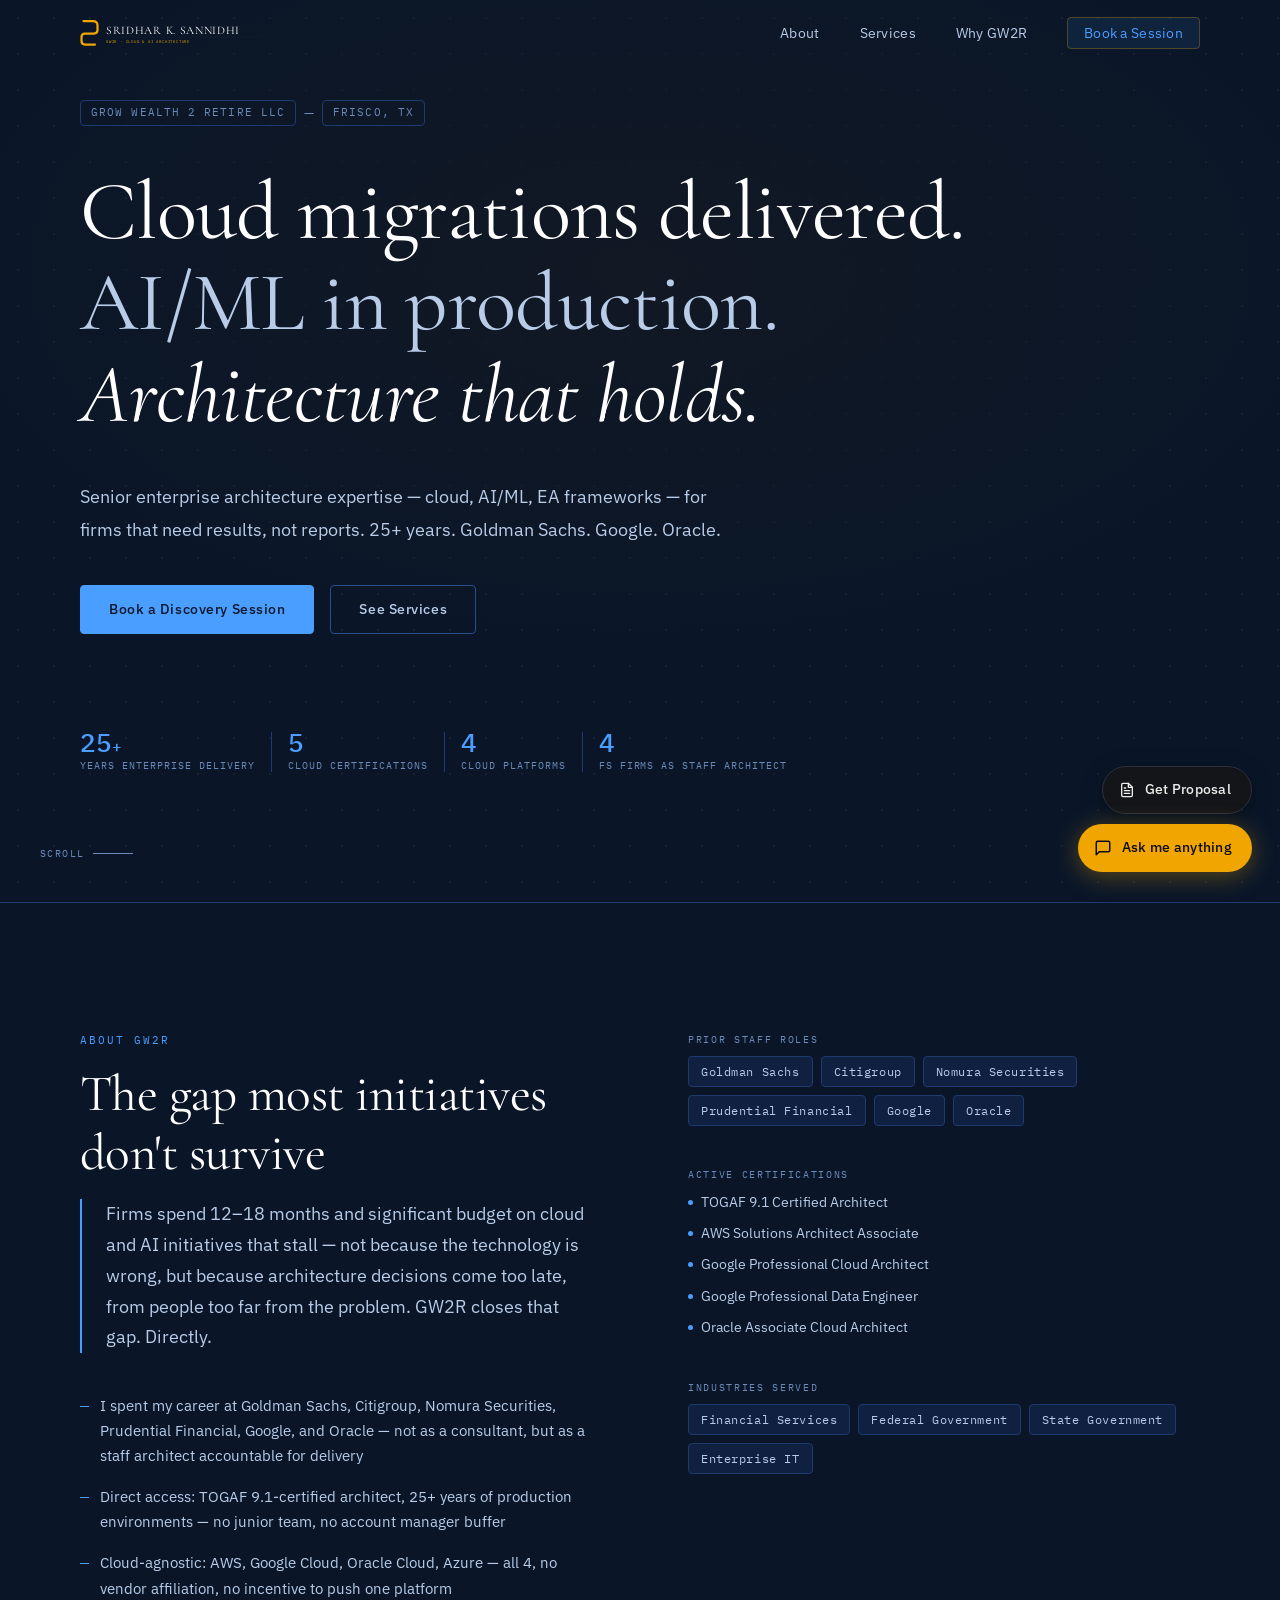
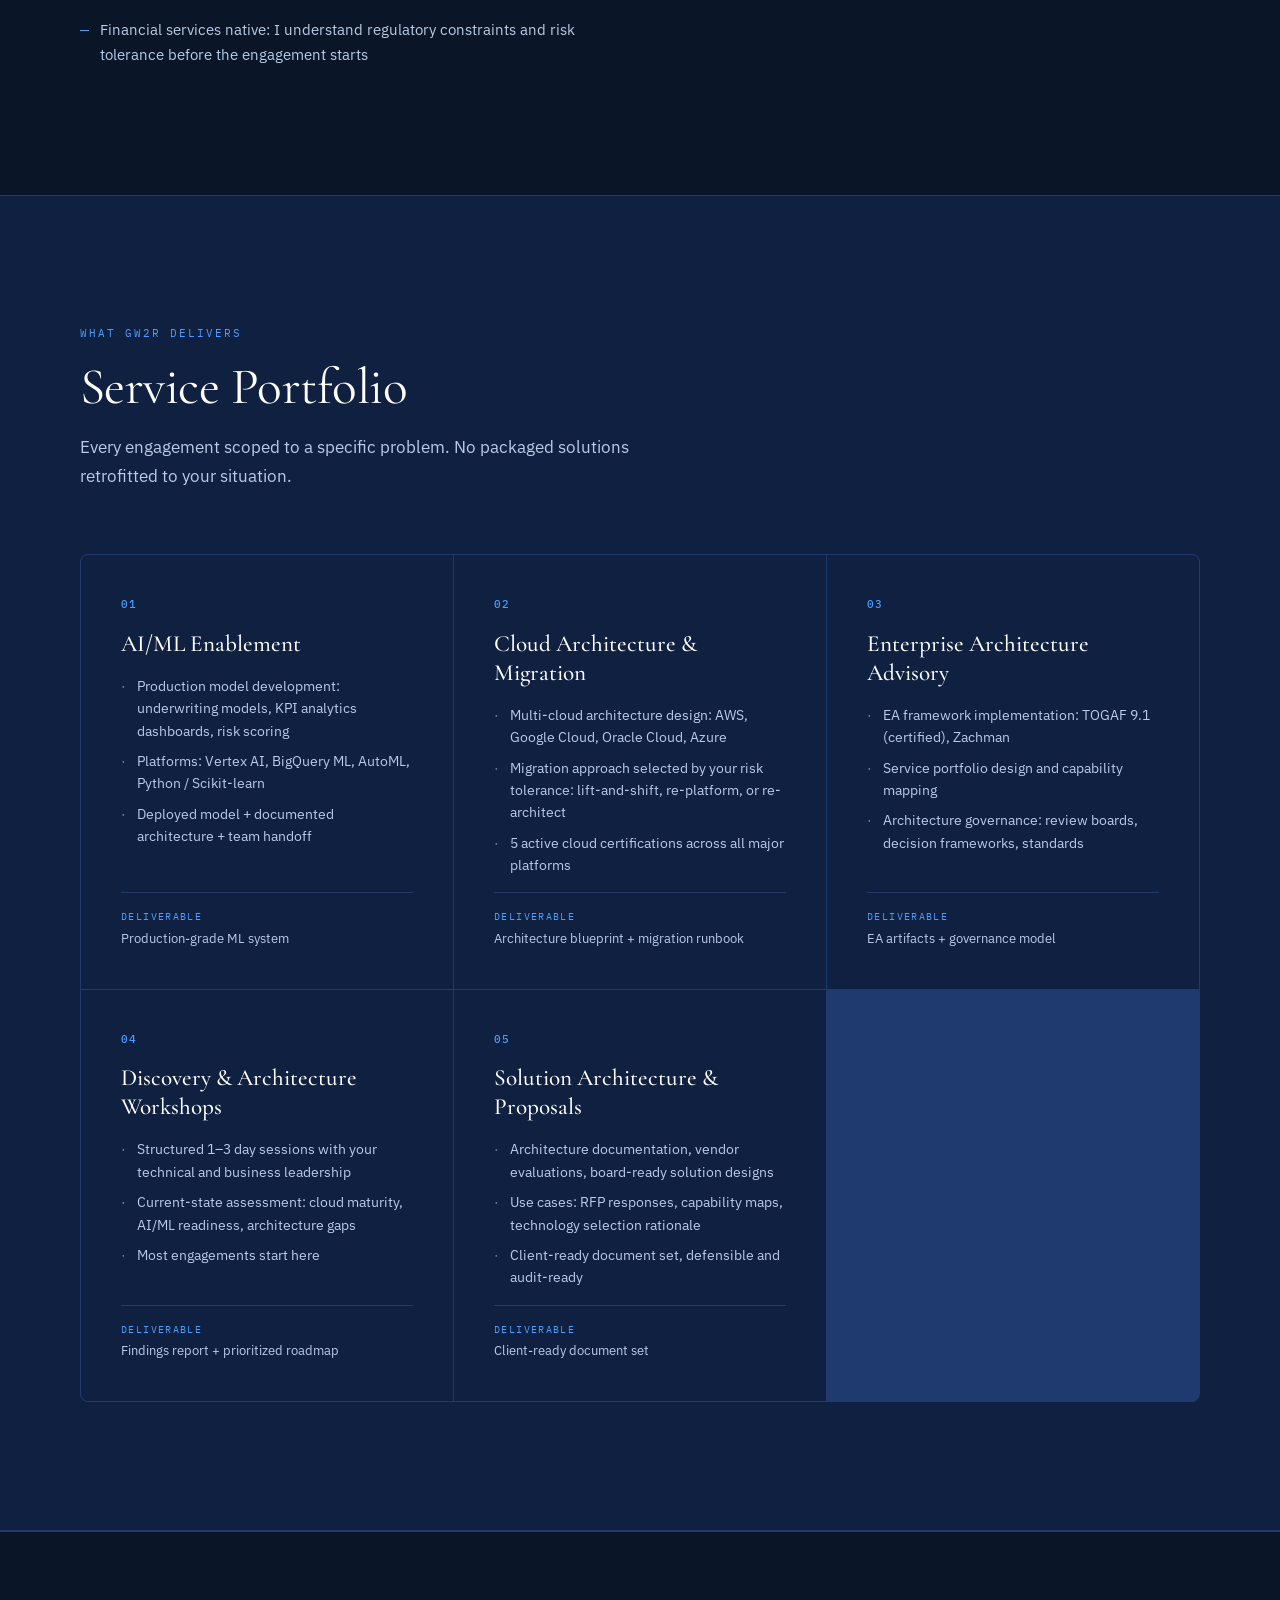
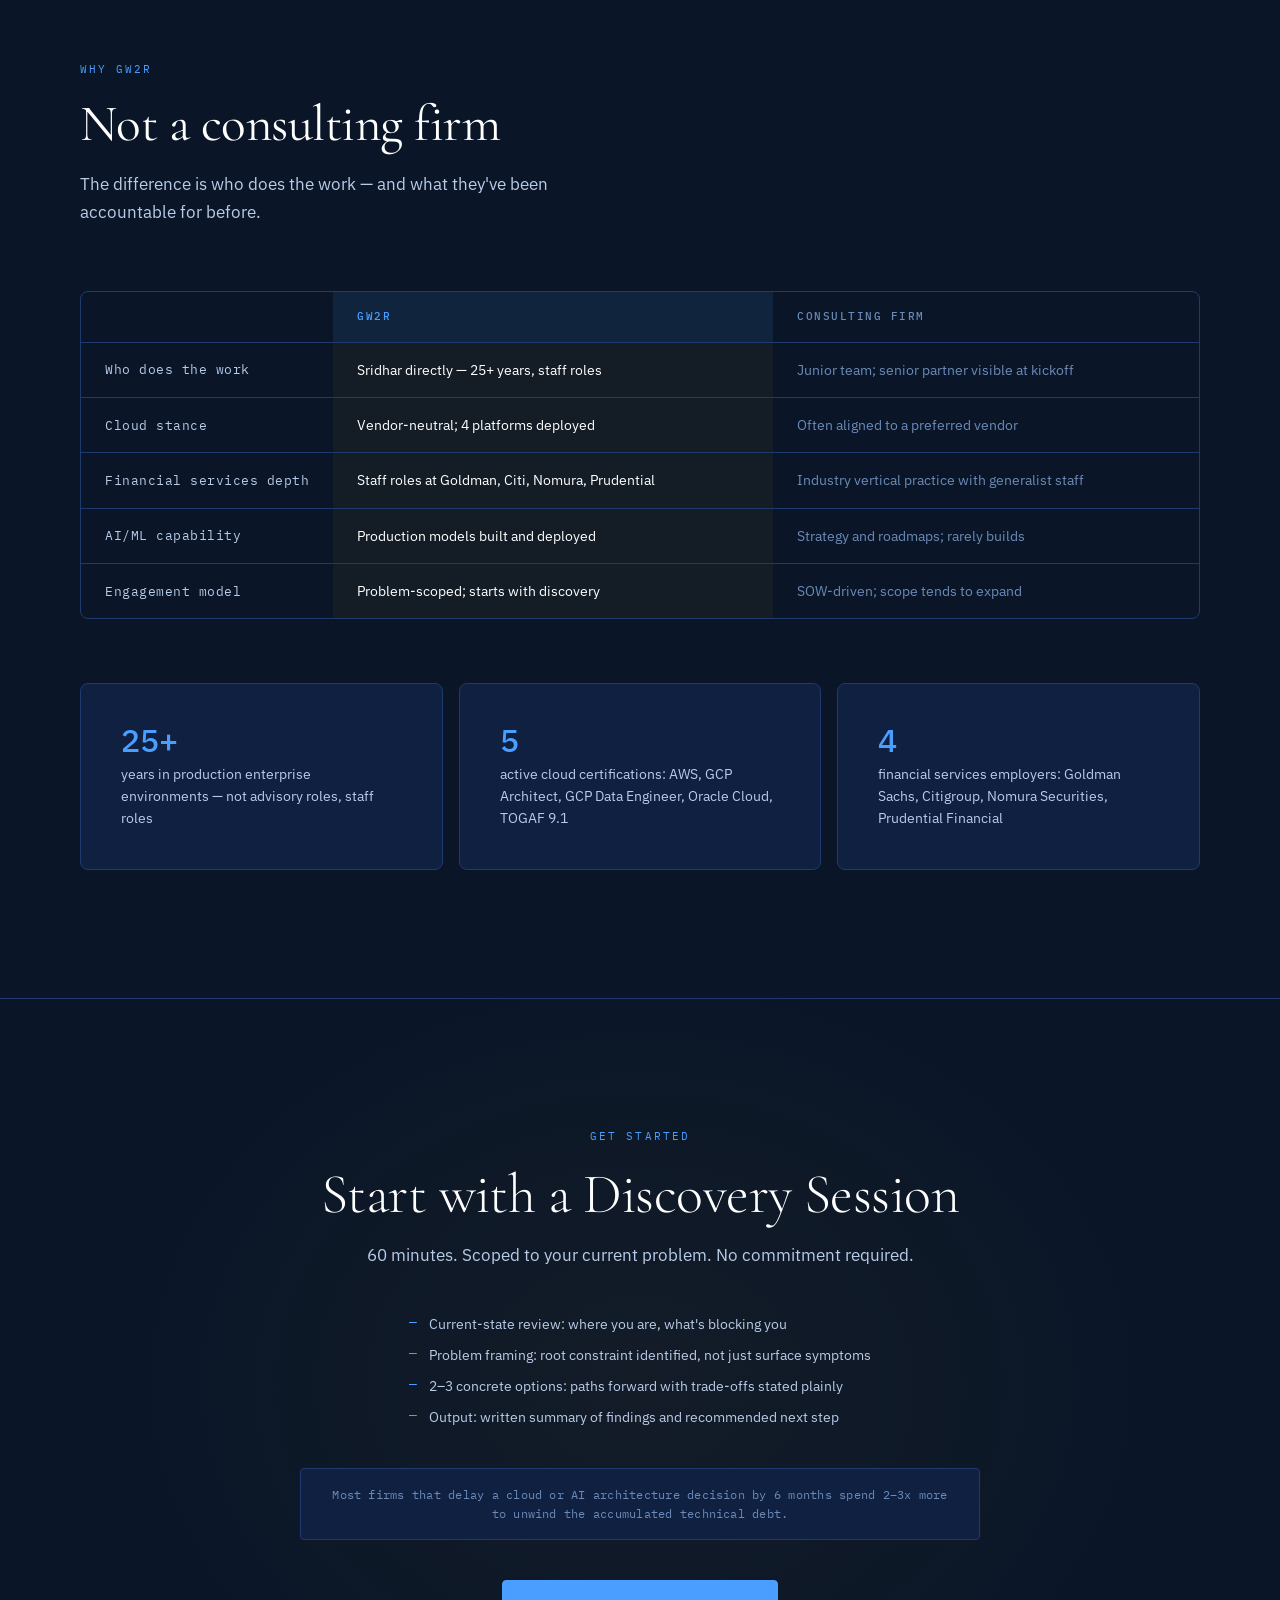
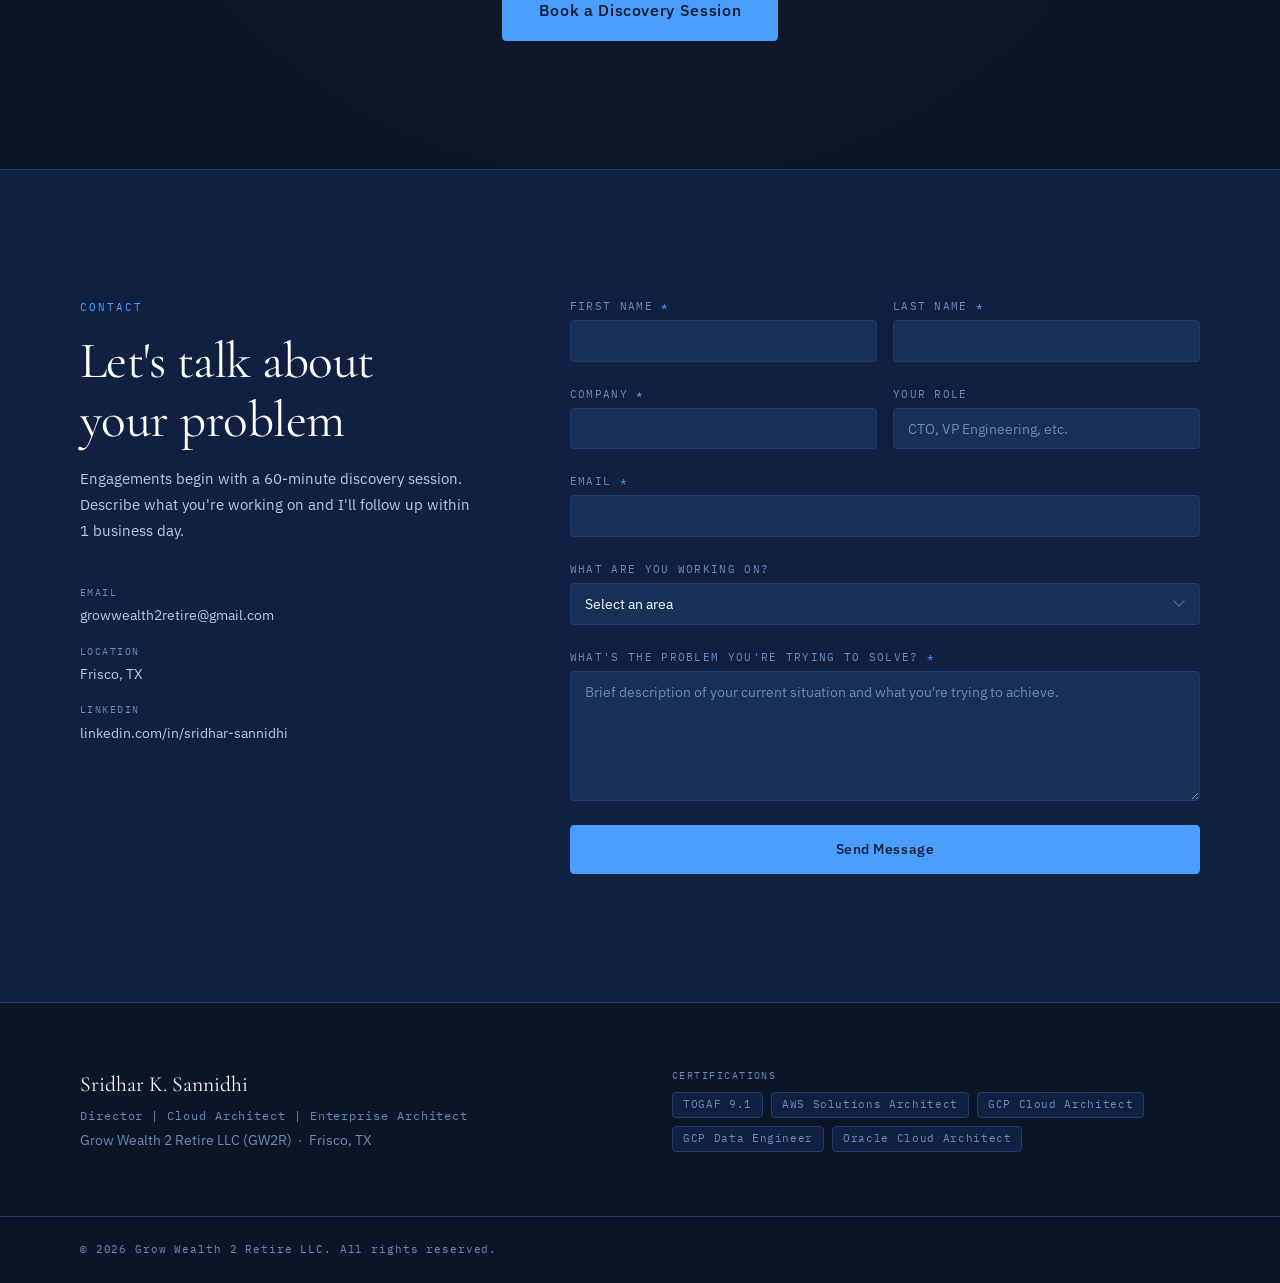
==== commit 05de5910: "Replace email with growwealth2retire@gmail.com" ====
--- a/index.html
+++ b/index.html
@@ -707,7 +707,7 @@
     </section>
 
     <!-- TESTIMONIALS: removed until real client quotes are available -->
-    <!-- Client references available on request: sridhar@gw2r.com -->
+    <!-- Client references available on request: growwealth2retire@gmail.com -->
 
     <!-- CTA -->
     <section class="section cta-section" id="cta" aria-labelledby="cta-heading">
@@ -740,7 +740,7 @@
           <div class="contact__direct">
             <div class="contact__detail">
               <span class="contact__detail-label">Email</span>
-              <a href="mailto:sridhar@gw2r.com" class="contact__detail-value">sridhar@gw2r.com</a>
+              <a href="mailto:growwealth2retire@gmail.com" class="contact__detail-value">growwealth2retire@gmail.com</a>
             </div>
             <div class="contact__detail">
               <span class="contact__detail-label">Location</span>
@@ -795,7 +795,7 @@
           </div>
           <button type="submit" class="btn btn--primary btn--full">Send Message</button>
           <div class="form-success" id="formSuccess" role="status" aria-live="polite" hidden>
-            Your email client should open with the message pre-filled. If it didn't, email directly: sridhar@gw2r.com
+            Your email client should open with the message pre-filled. If it didn't, email directly: growwealth2retire@gmail.com
           </div>
         </form>
       </div>
@@ -898,7 +898,7 @@
         '\n\n' + message
       );
 
-      window.location.href = 'mailto:sridhar@gw2r.com?subject=' + subject + '&body=' + body;
+      window.location.href = 'mailto:growwealth2retire@gmail.com?subject=' + subject + '&body=' + body;
 
       btn.disabled = true;
       btn.textContent = 'Opening email client…';
@@ -1127,7 +1127,7 @@
           history.push({ role: 'assistant', content: message });
         } catch (err) {
           removeTyping(typingEl);
-          appendMessage('error', 'Something went wrong. Try again or email sridhar@gw2r.com directly.');
+          appendMessage('error', 'Something went wrong. Try again or email growwealth2retire@gmail.com directly.');
           console.error('Chat error:', err);
         }
         isWaiting = false;
@@ -1251,7 +1251,7 @@
           }
         } catch (err) {
           removeTyping(typingEl);
-          appendMessage('error', 'Something went wrong. Try again or email sridhar@gw2r.com directly.');
+          appendMessage('error', 'Something went wrong. Try again or email growwealth2retire@gmail.com directly.');
           console.error('Proposal error:', err);
         }
         isWaiting = false;
--- a/styles.css
+++ b/styles.css
@@ -7,20 +7,20 @@
 /* ── 1. CUSTOM PROPERTIES ──────────────────────────────────────────────────── */
 :root {
   /* Colors */
-  --bg:             #0B0C0F;
-  --bg-surface:     #131519;
-  --bg-elevated:    #1A1D24;
-  --border:         #222630;
-  --border-light:   #2C3040;
-
-  --text-primary:   #EDECEA;
-  --text-secondary: #9098A8;
-  --text-muted:     #555D6E;
-
-  --accent:         #F0A500;
-  --accent-hover:   #D49200;
-  --accent-dim:     rgba(240, 165, 0, 0.10);
-  --accent-glow:    rgba(240, 165, 0, 0.18);
+  --bg:             #0A1628;
+  --bg-surface:     #102040;
+  --bg-elevated:    #163058;
+  --border:         #1E3A6E;
+  --border-light:   #2A4E8C;
+
+  --text-primary:   #FFFFFF;
+  --text-secondary: #B8CCE8;
+  --text-muted:     #6B8AB8;
+
+  --accent:         #4A9EFF;
+  --accent-hover:   #2E8FFF;
+  --accent-dim:     rgba(74, 158, 255, 0.10);
+  --accent-glow:    rgba(74, 158, 255, 0.18);
 
   /* Typography */
   --font-display: 'Cormorant Garamond', Georgia, 'Times New Roman', serif;
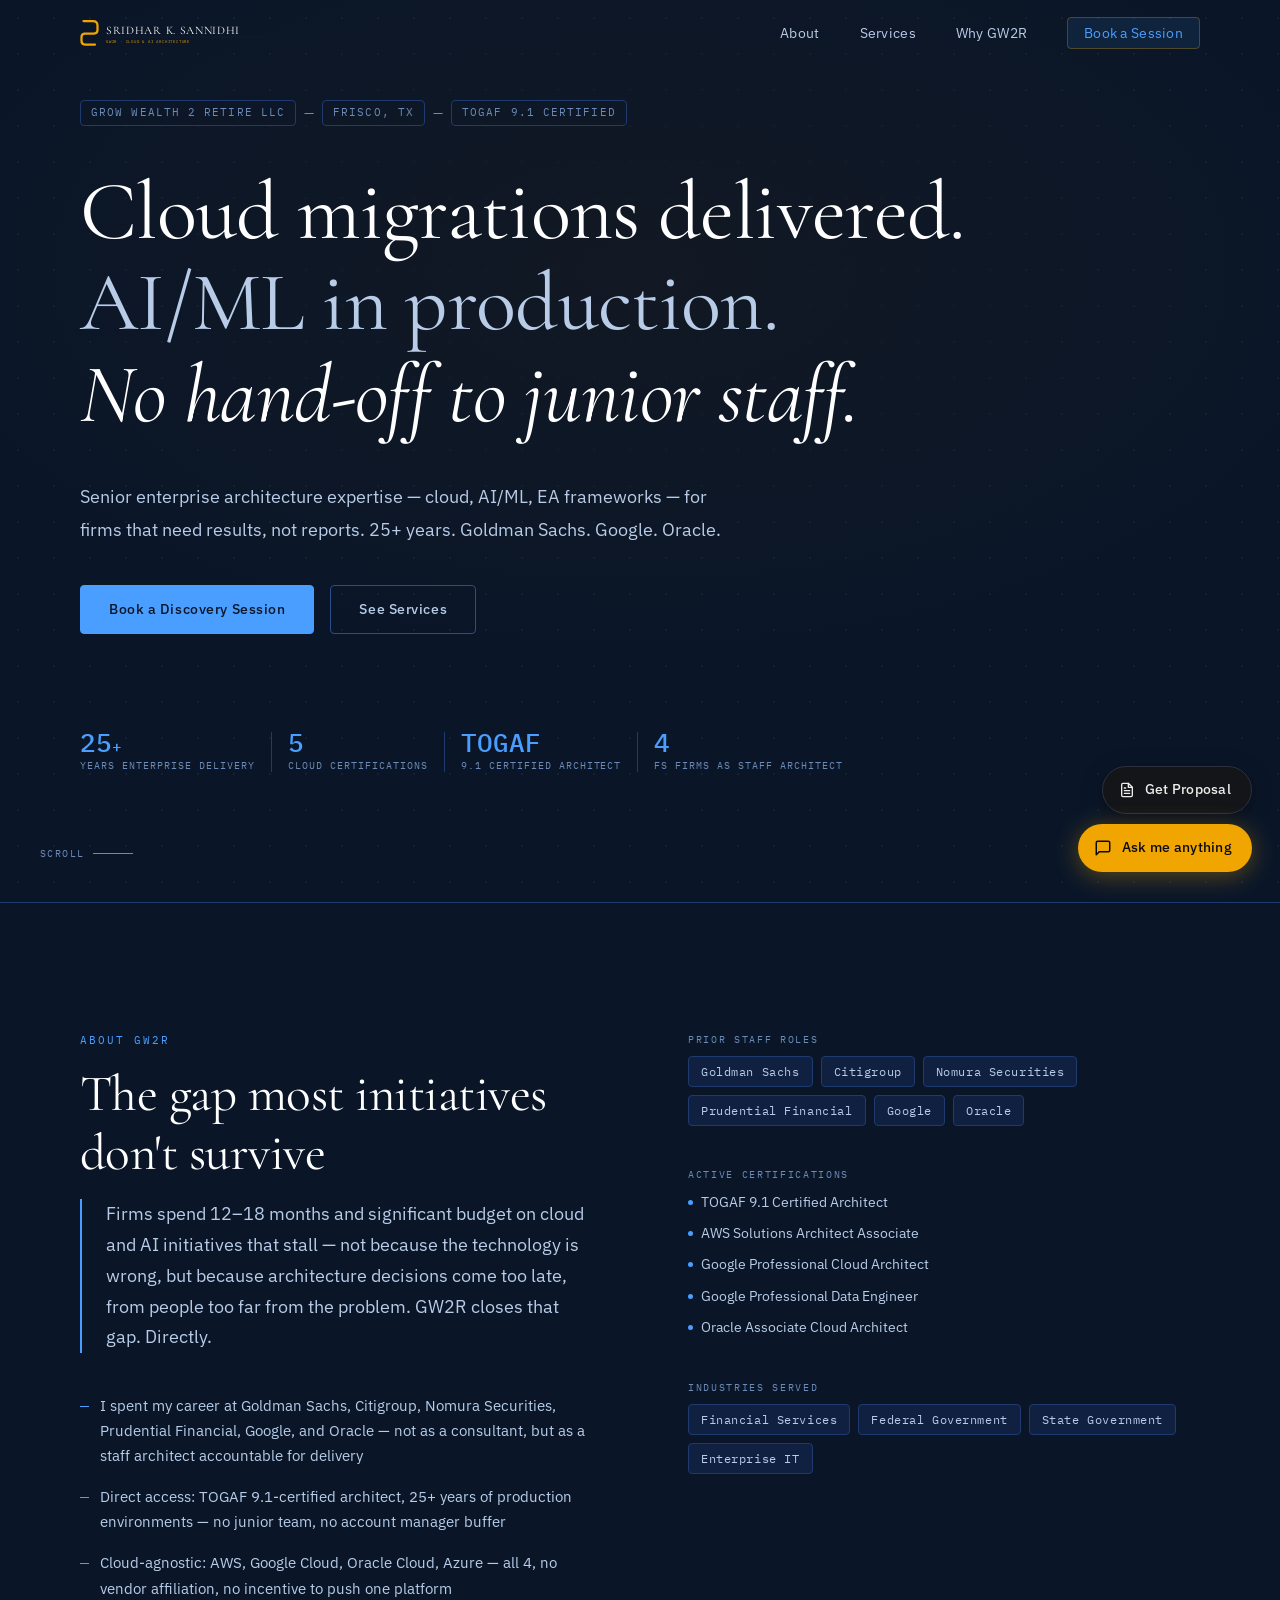
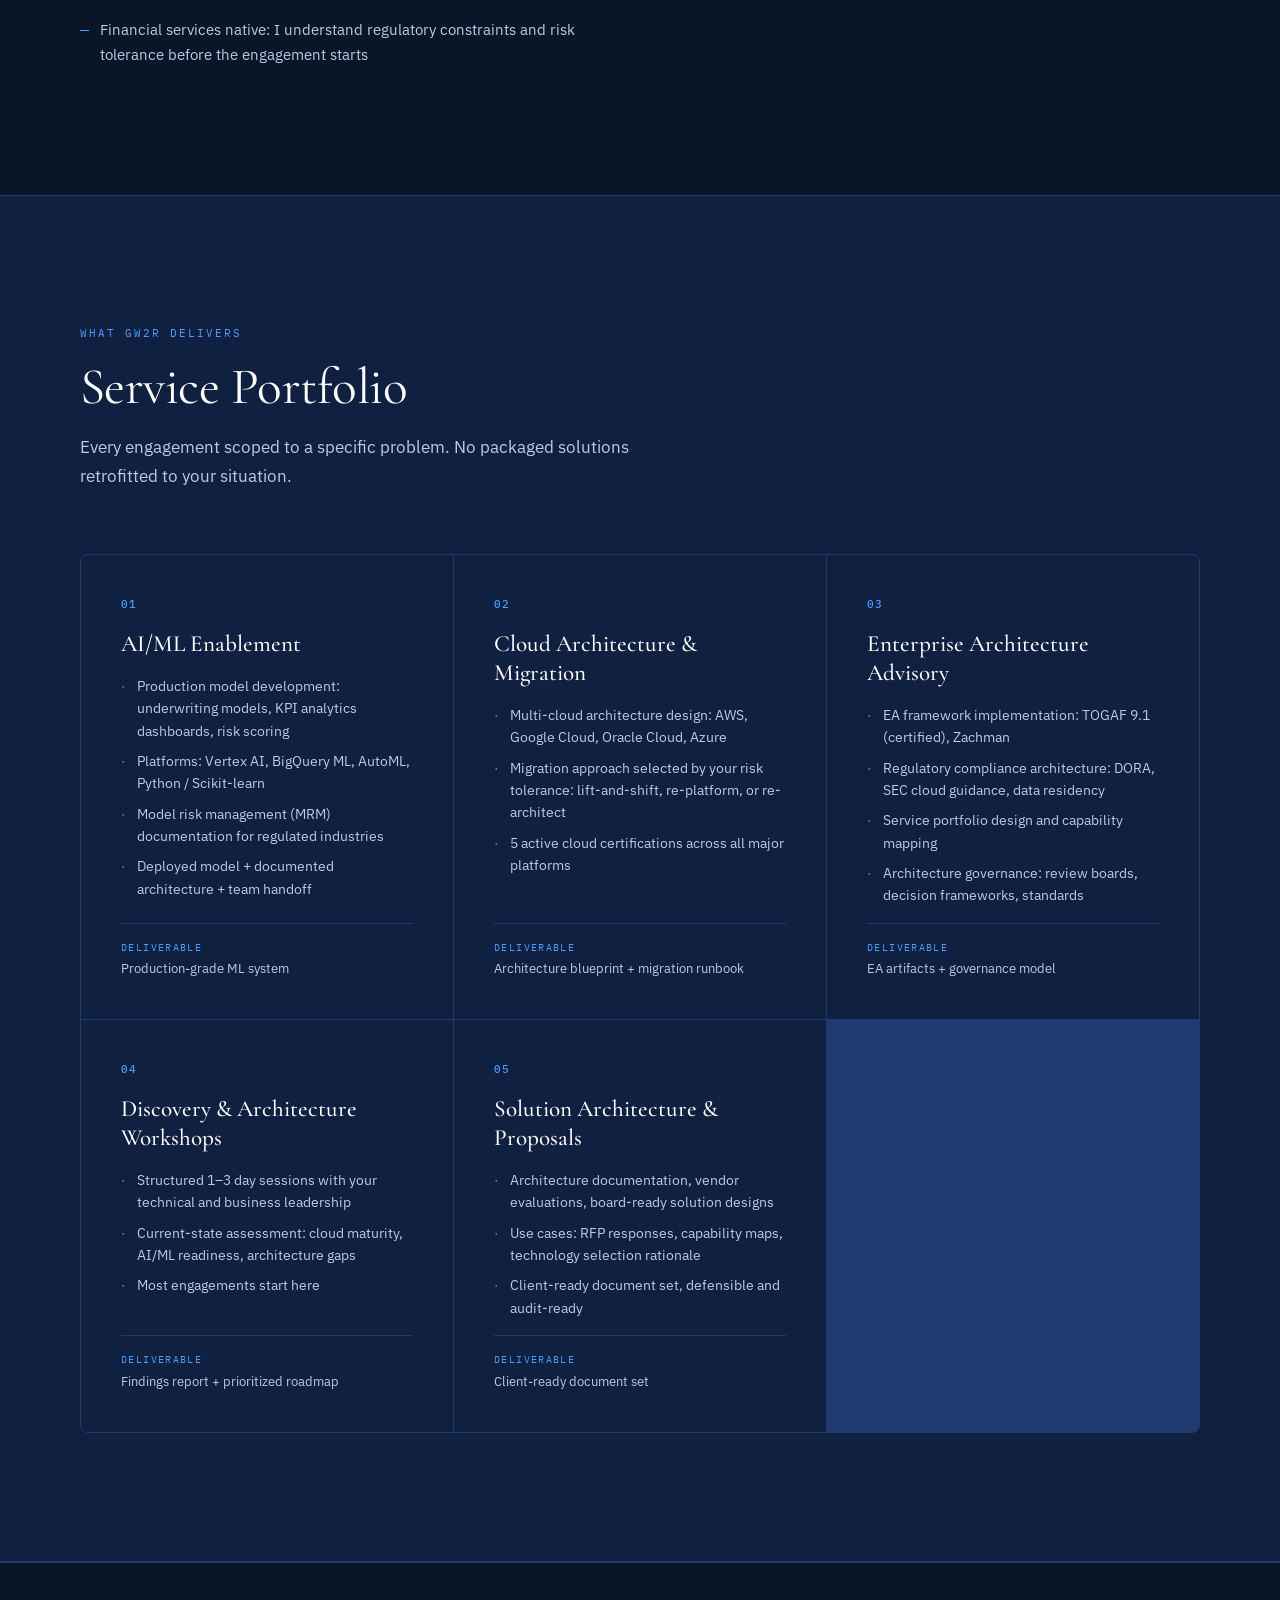
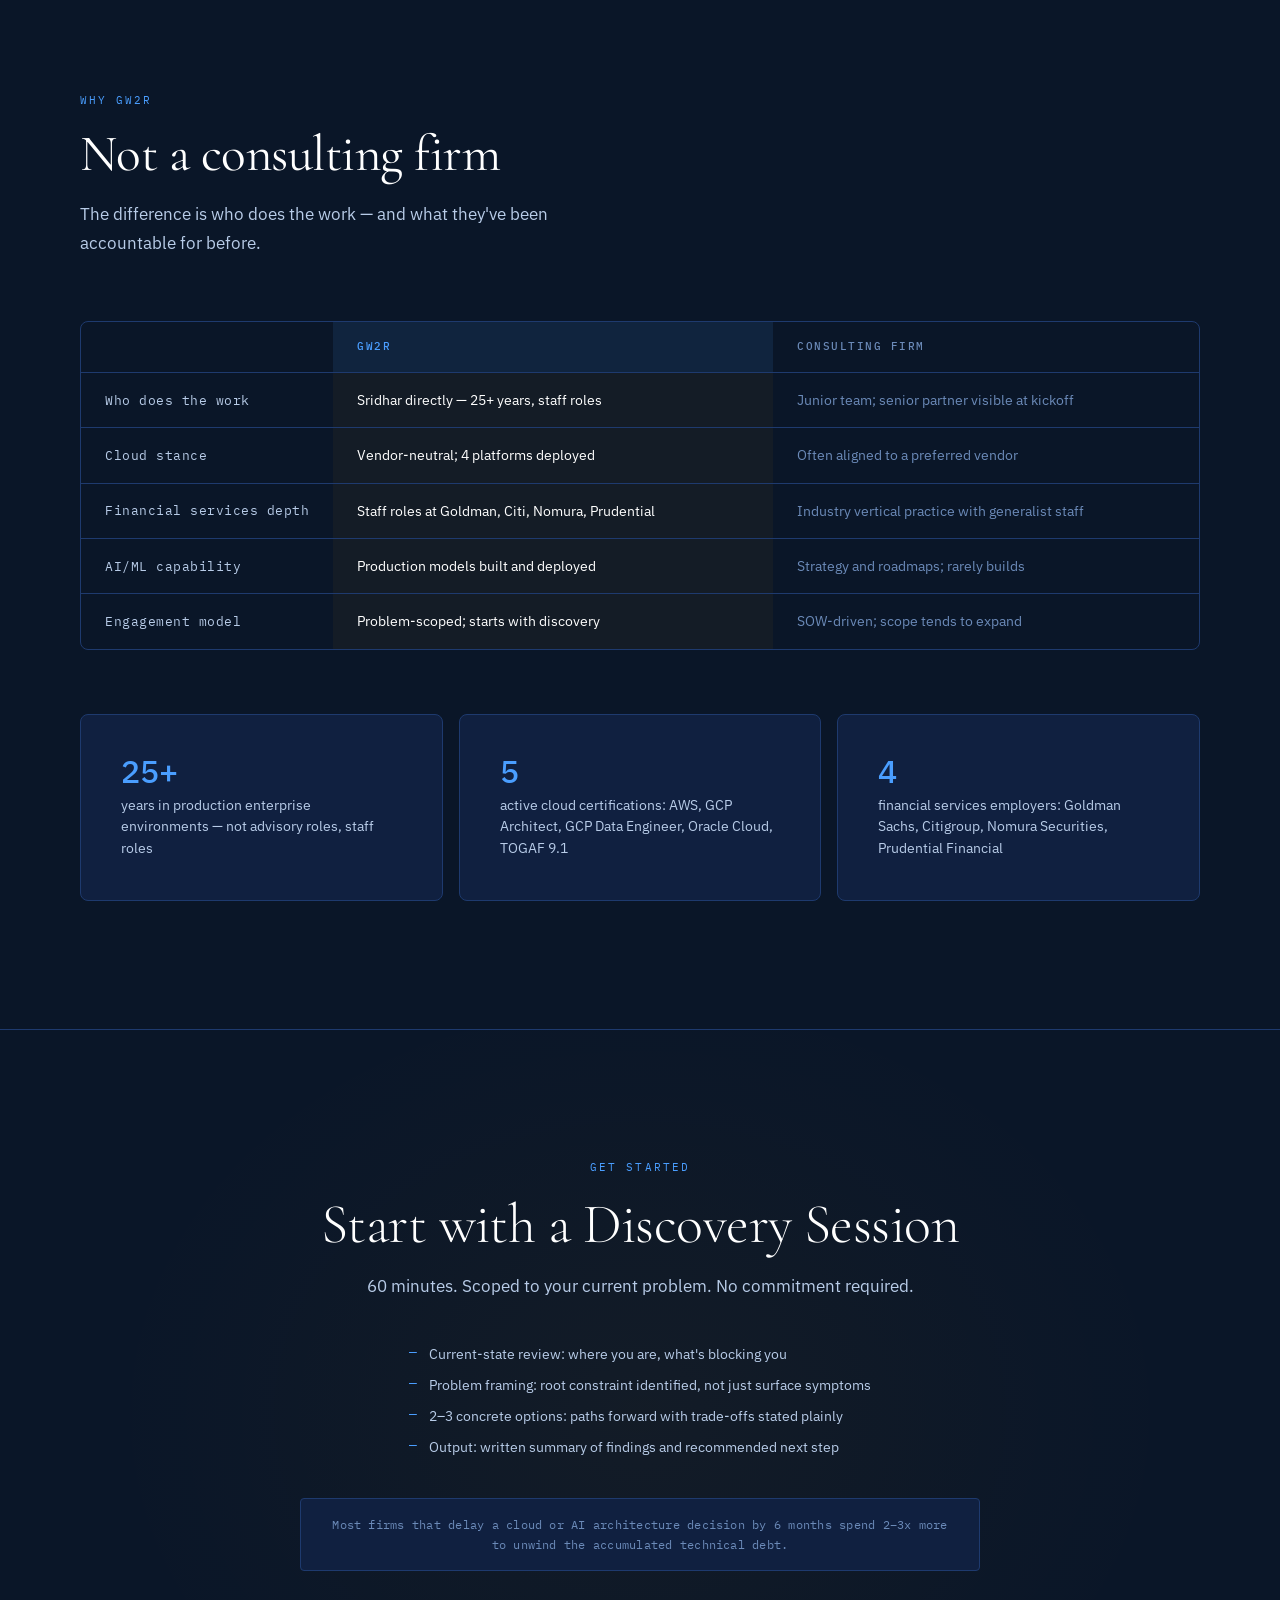
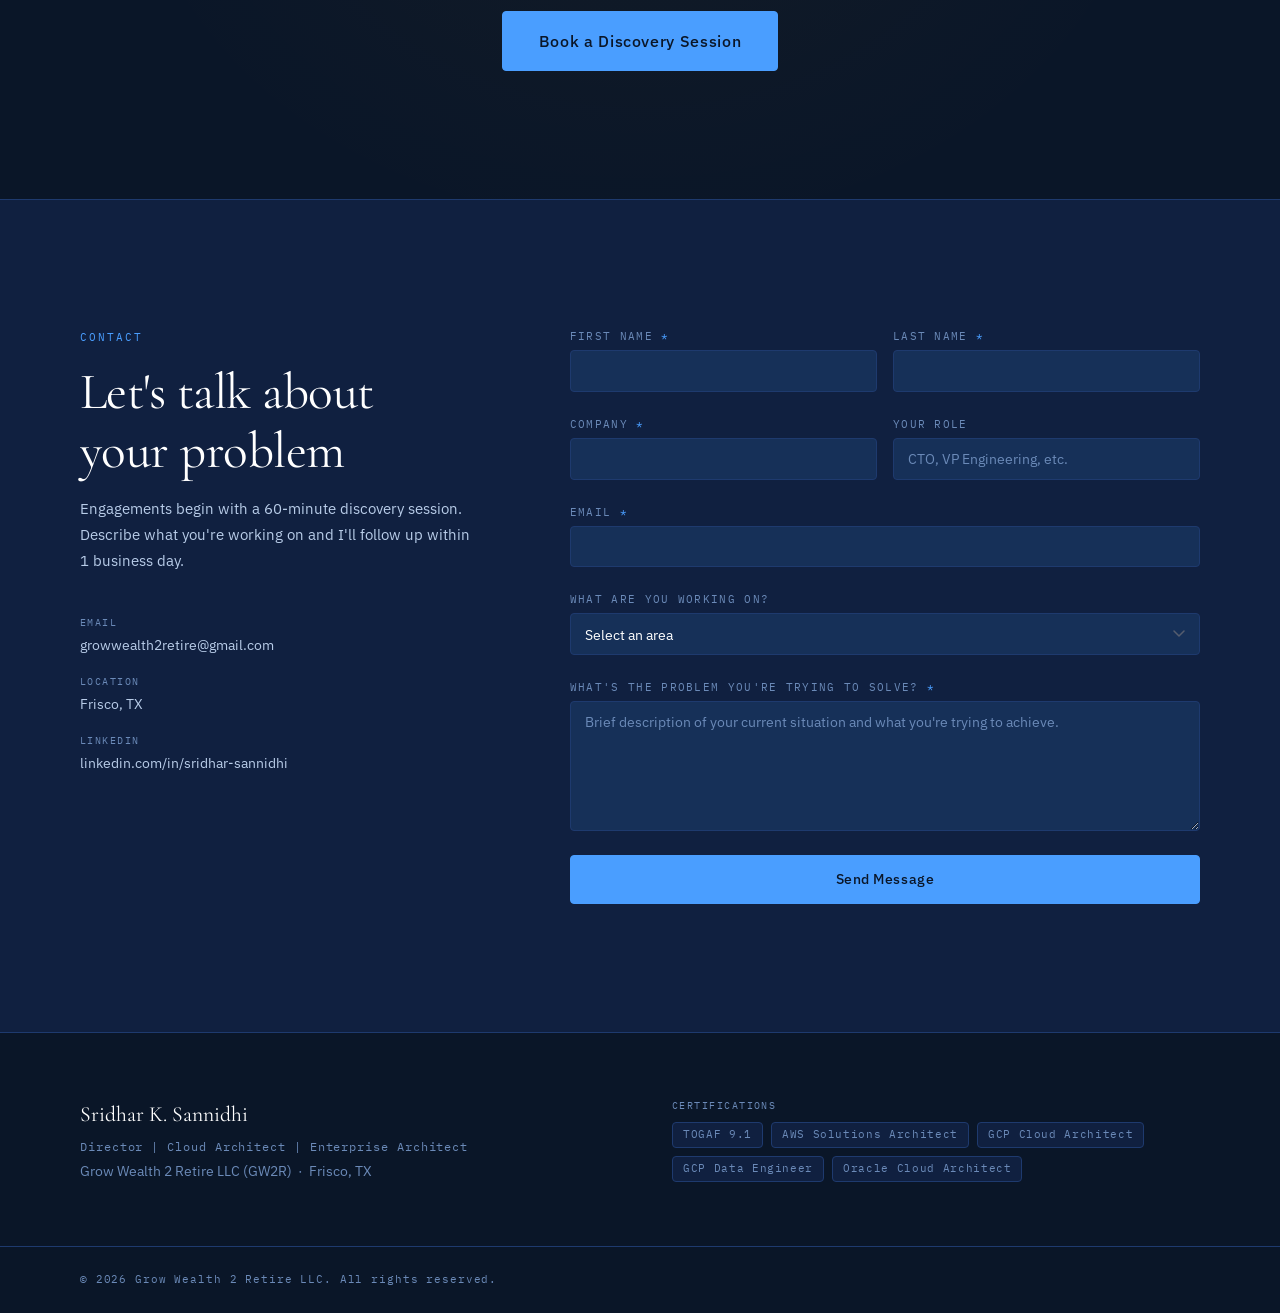
==== commit a4be674f: "Research-informed polish" ====
--- a/index.html
+++ b/index.html
@@ -450,11 +450,13 @@
         <span class="tag">Grow Wealth 2 Retire LLC</span>
         <span class="hero__eyebrow-sep" aria-hidden="true">—</span>
         <span class="tag">Frisco, TX</span>
+        <span class="hero__eyebrow-sep" aria-hidden="true">—</span>
+        <span class="tag">TOGAF 9.1 Certified</span>
       </div>
       <h1 class="hero__headline">
         <span class="hero__line hero__line--1">Cloud migrations delivered.</span>
         <span class="hero__line hero__line--2">AI/ML in production.</span>
-        <span class="hero__line hero__line--3">Architecture that holds.</span>
+        <span class="hero__line hero__line--3">No hand-off to junior staff.</span>
       </h1>
       <p class="hero__sub">
         Senior enterprise architecture expertise — cloud, AI/ML, EA frameworks — for firms that need results, not reports. 25+ years. Goldman Sachs. Google. Oracle.
@@ -475,8 +477,8 @@
         </div>
         <div class="hero__stat-divider" aria-hidden="true"></div>
         <div class="hero__stat" role="listitem">
-          <span class="hero__stat-number">4</span>
-          <span class="hero__stat-label">Cloud Platforms</span>
+          <span class="hero__stat-number">TOGAF</span>
+          <span class="hero__stat-label">9.1 Certified Architect</span>
         </div>
         <div class="hero__stat-divider" aria-hidden="true"></div>
         <div class="hero__stat" role="listitem">
@@ -575,6 +577,7 @@
             <ul class="service-card__list">
               <li>Production model development: underwriting models, KPI analytics dashboards, risk scoring</li>
               <li>Platforms: Vertex AI, BigQuery ML, AutoML, Python / Scikit-learn</li>
+              <li>Model risk management (MRM) documentation for regulated industries</li>
               <li>Deployed model + documented architecture + team handoff</li>
             </ul>
             <div class="service-card__deliverable">
@@ -602,6 +605,7 @@
             <h3 class="service-card__title" id="svc3-heading">Enterprise Architecture Advisory</h3>
             <ul class="service-card__list">
               <li>EA framework implementation: TOGAF 9.1 (certified), Zachman</li>
+              <li>Regulatory compliance architecture: DORA, SEC cloud guidance, data residency</li>
               <li>Service portfolio design and capability mapping</li>
               <li>Architecture governance: review boards, decision frameworks, standards</li>
             </ul>
